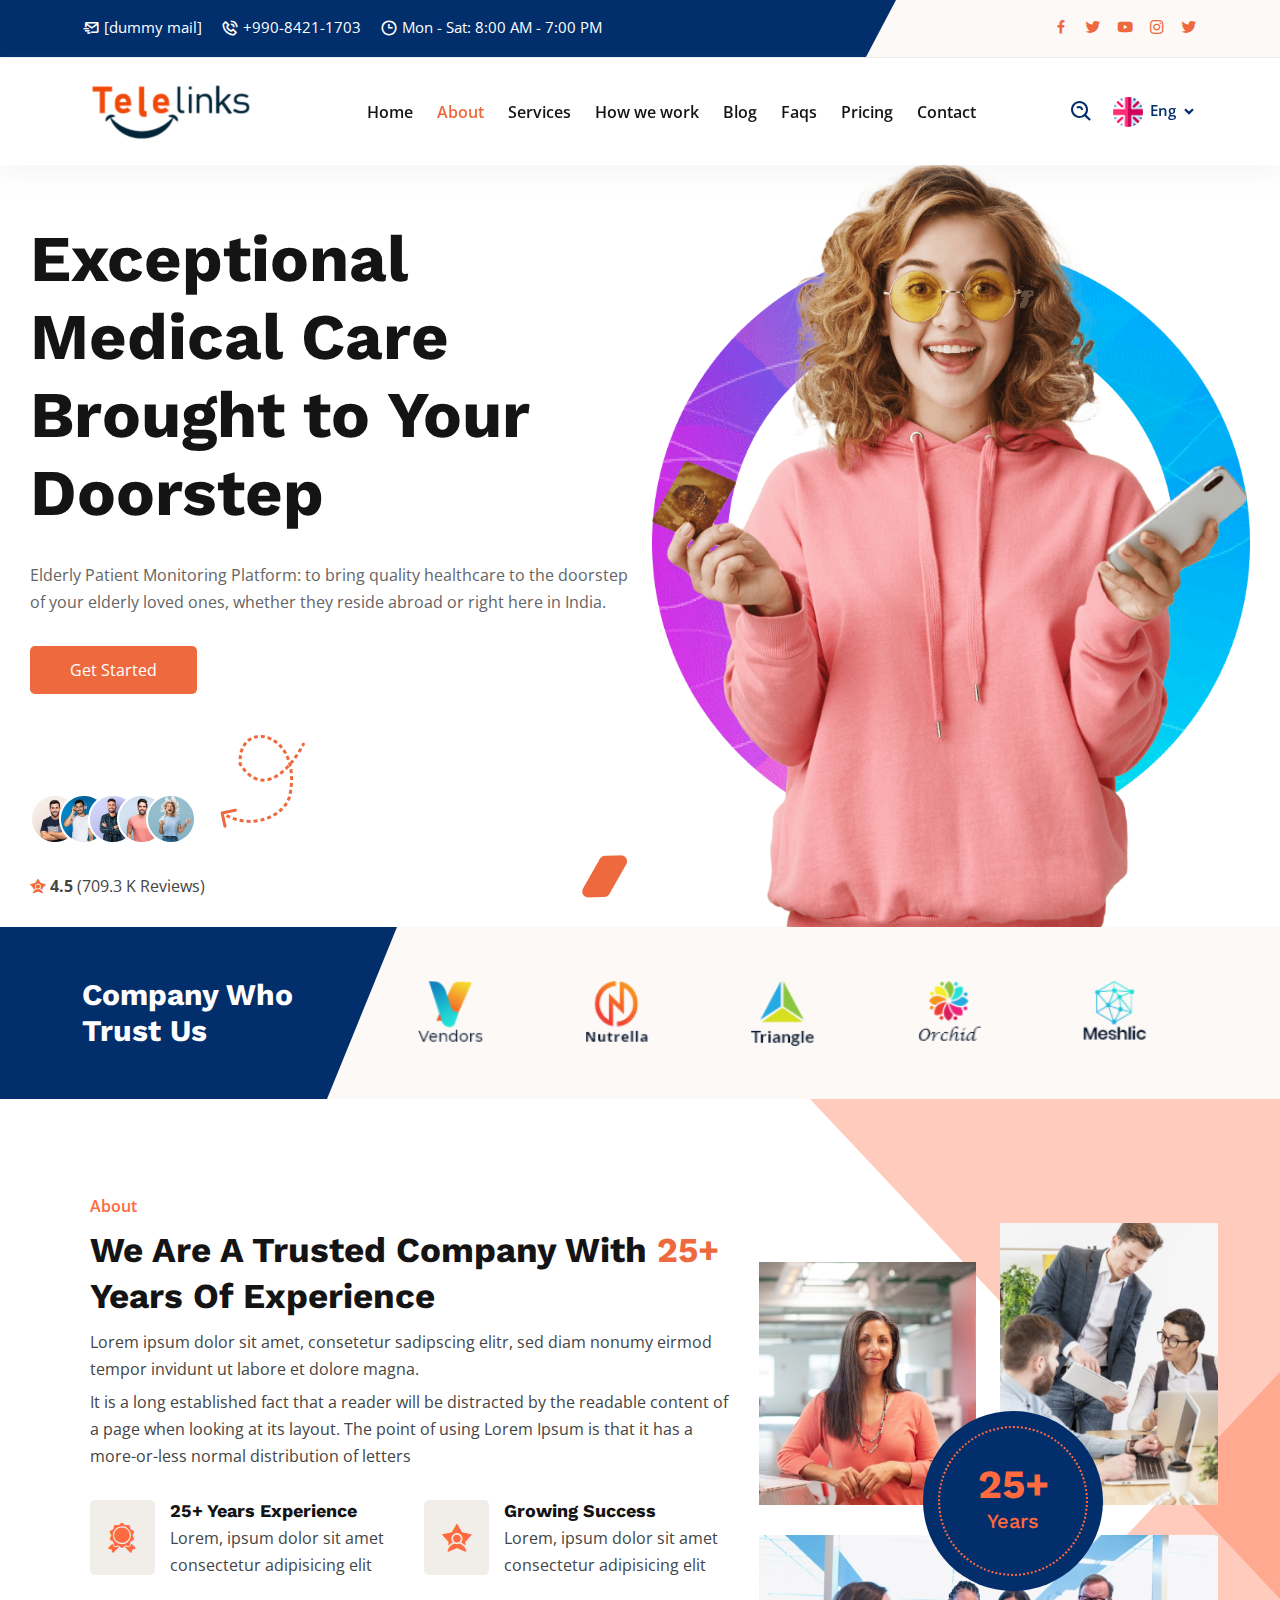
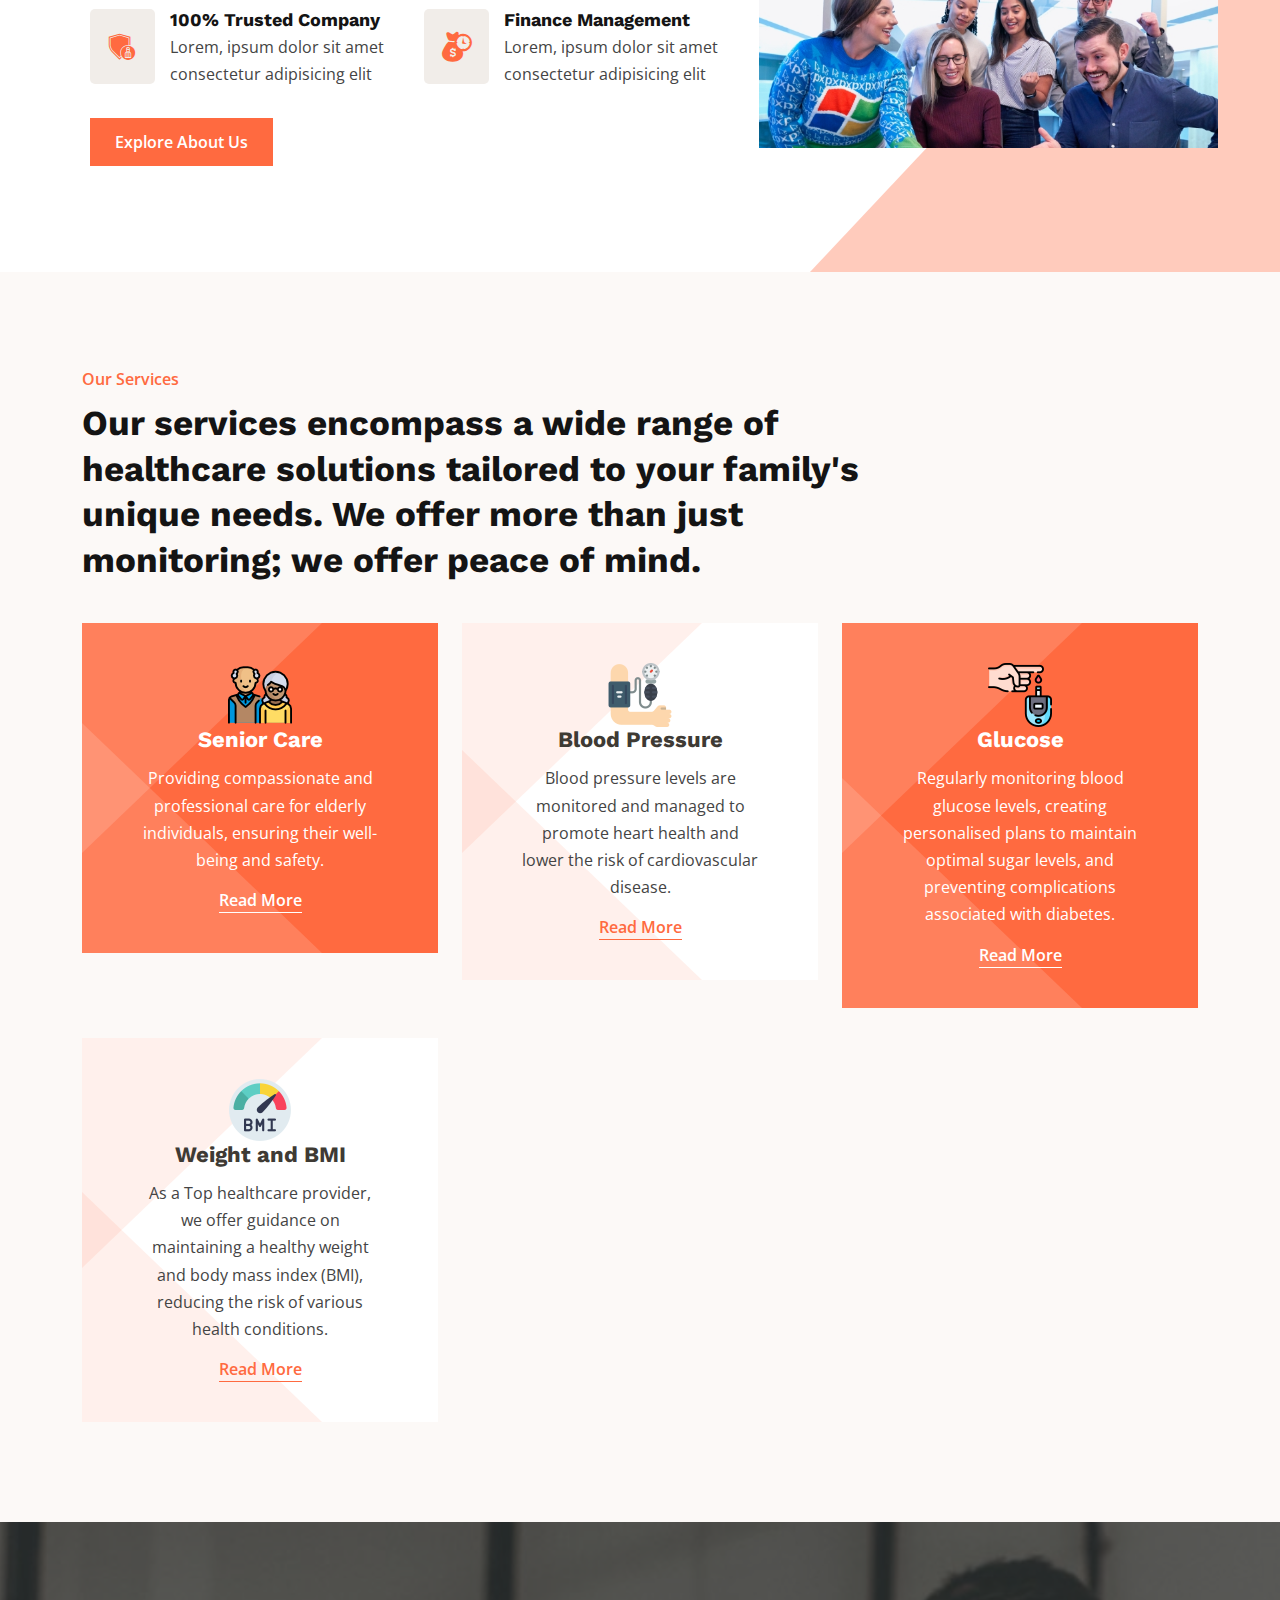
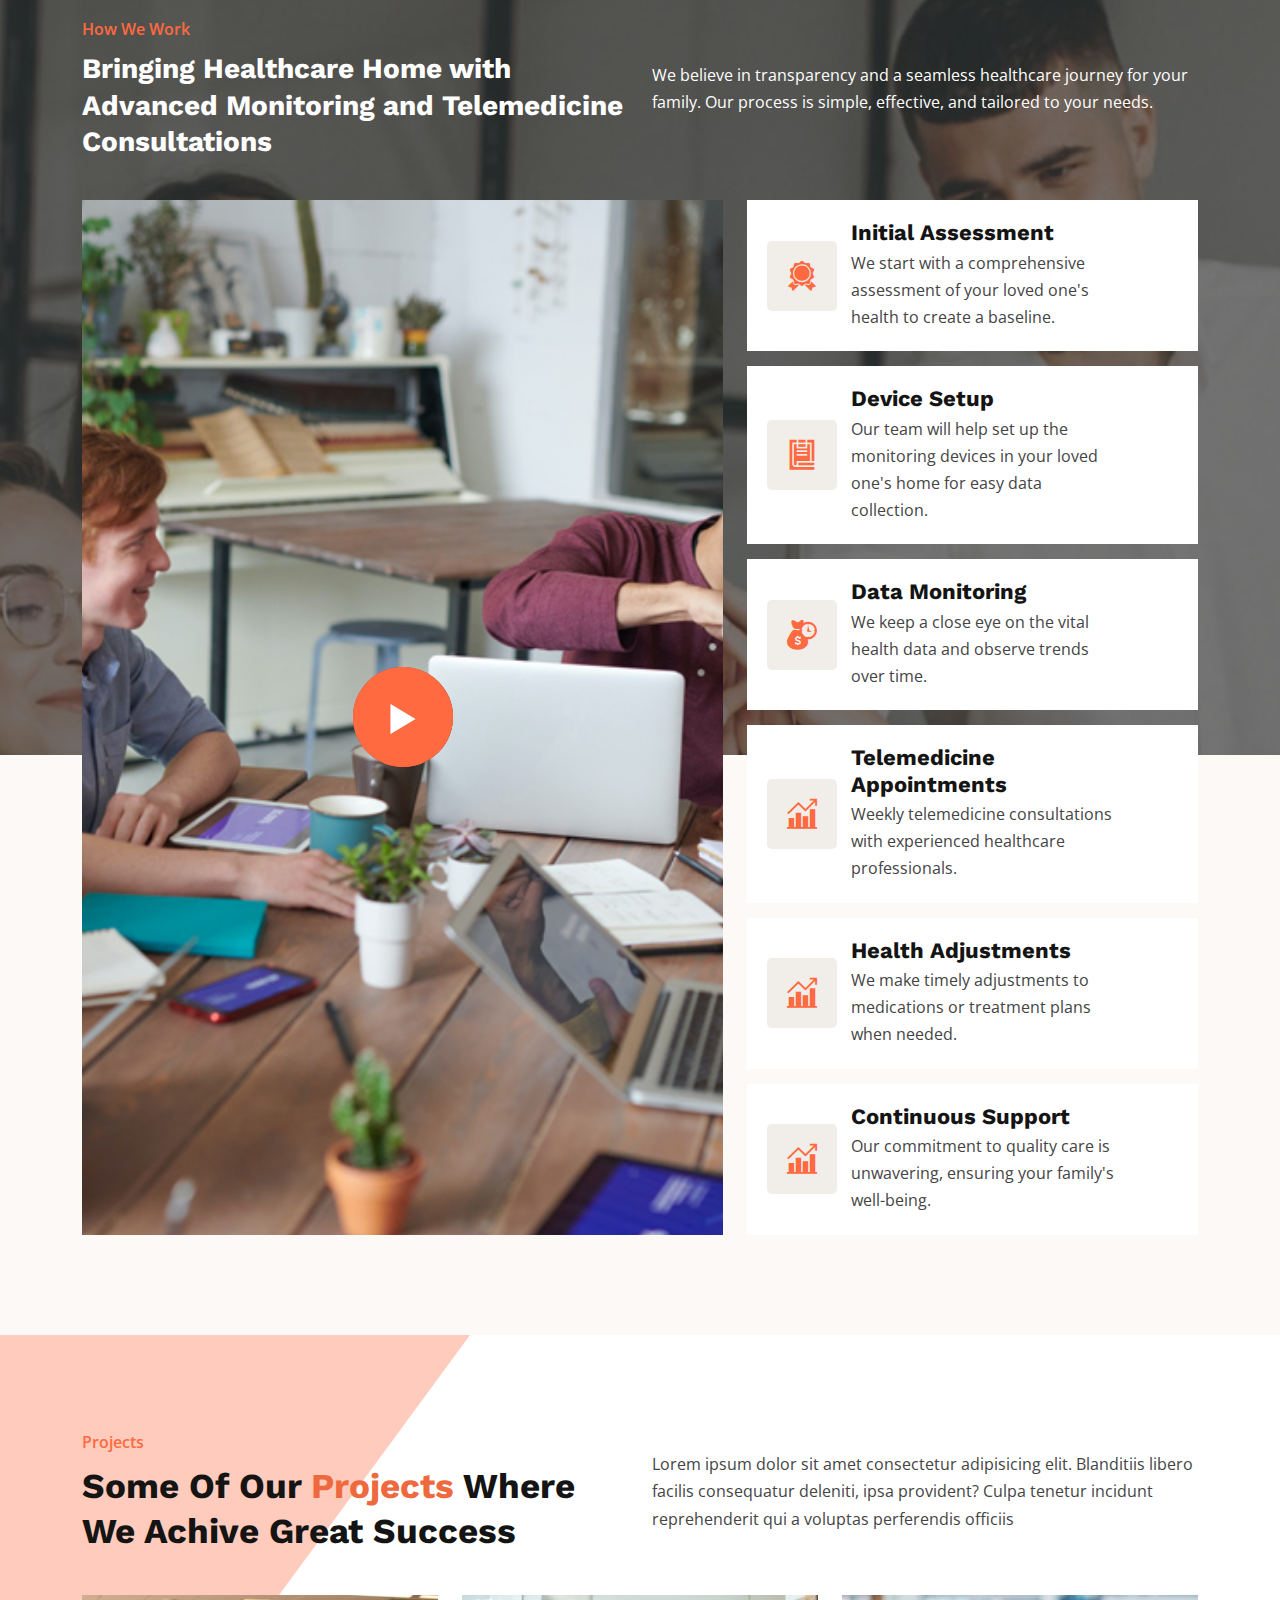
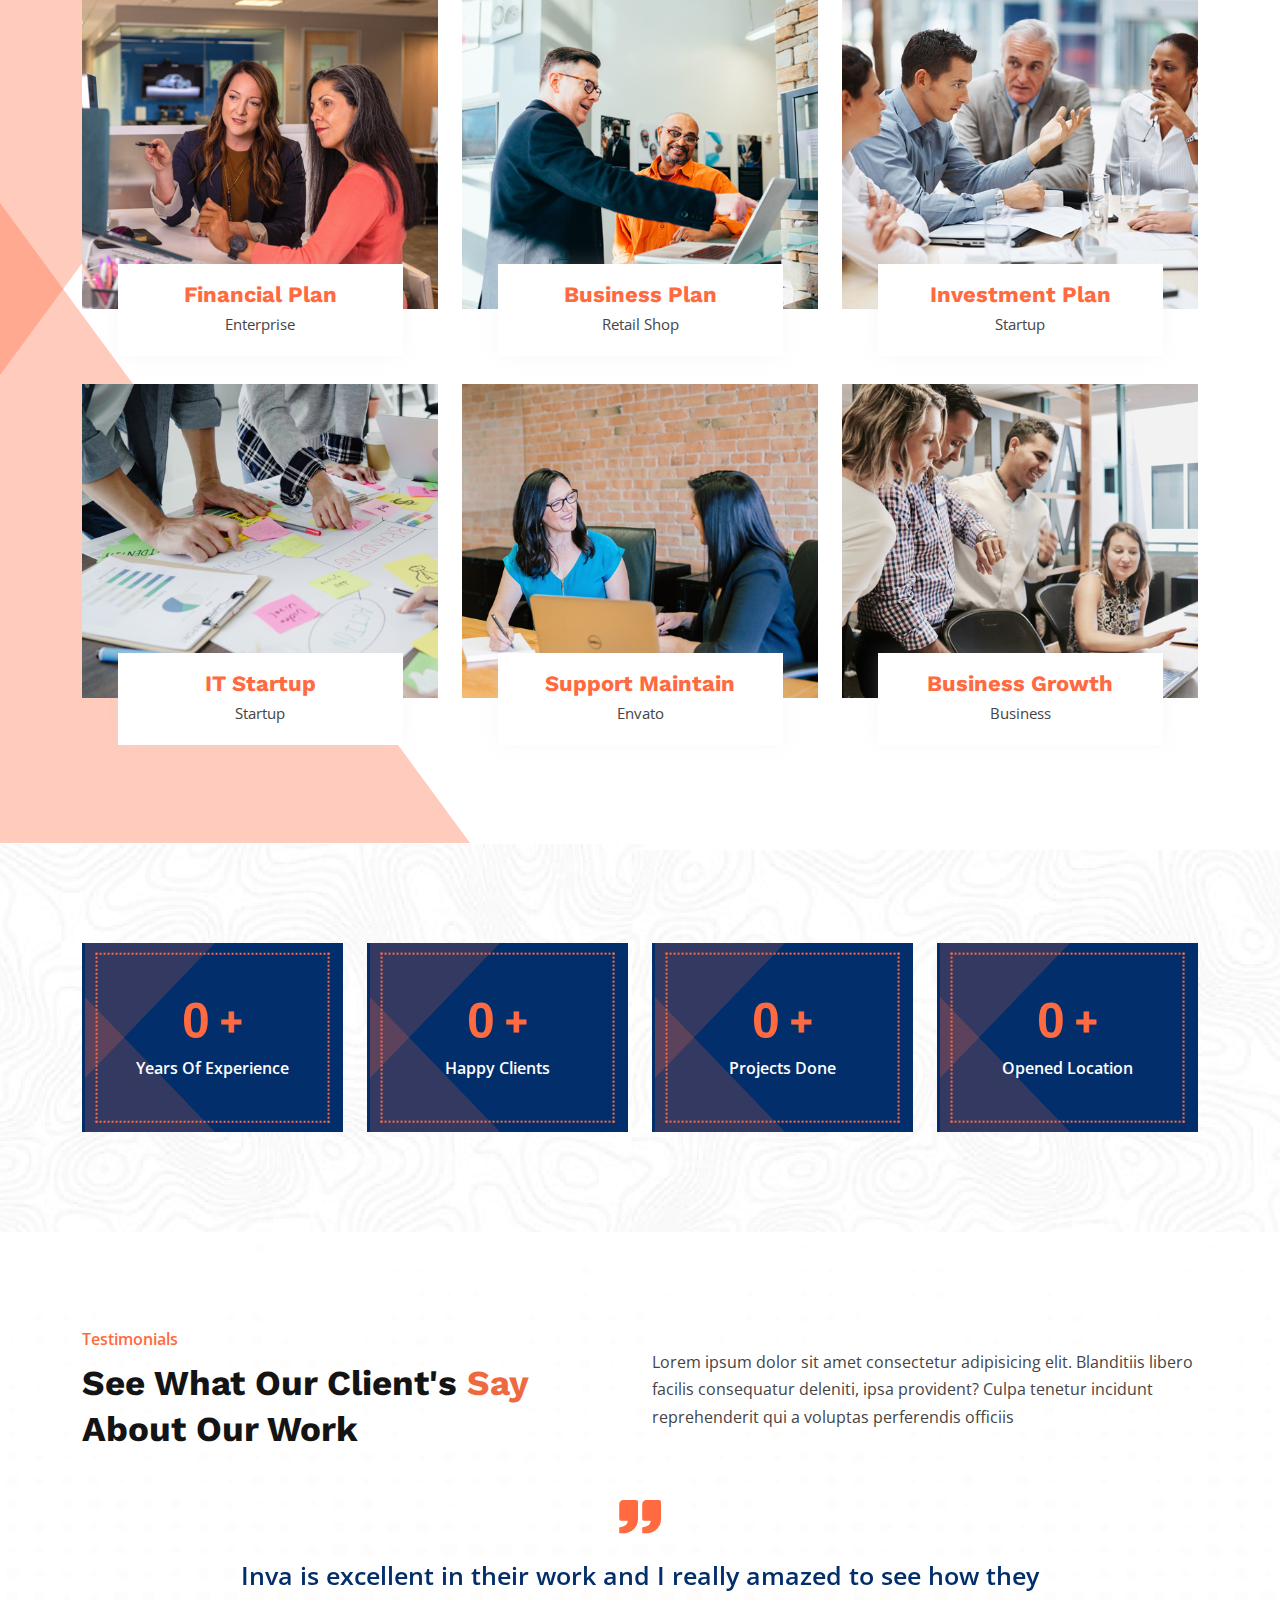
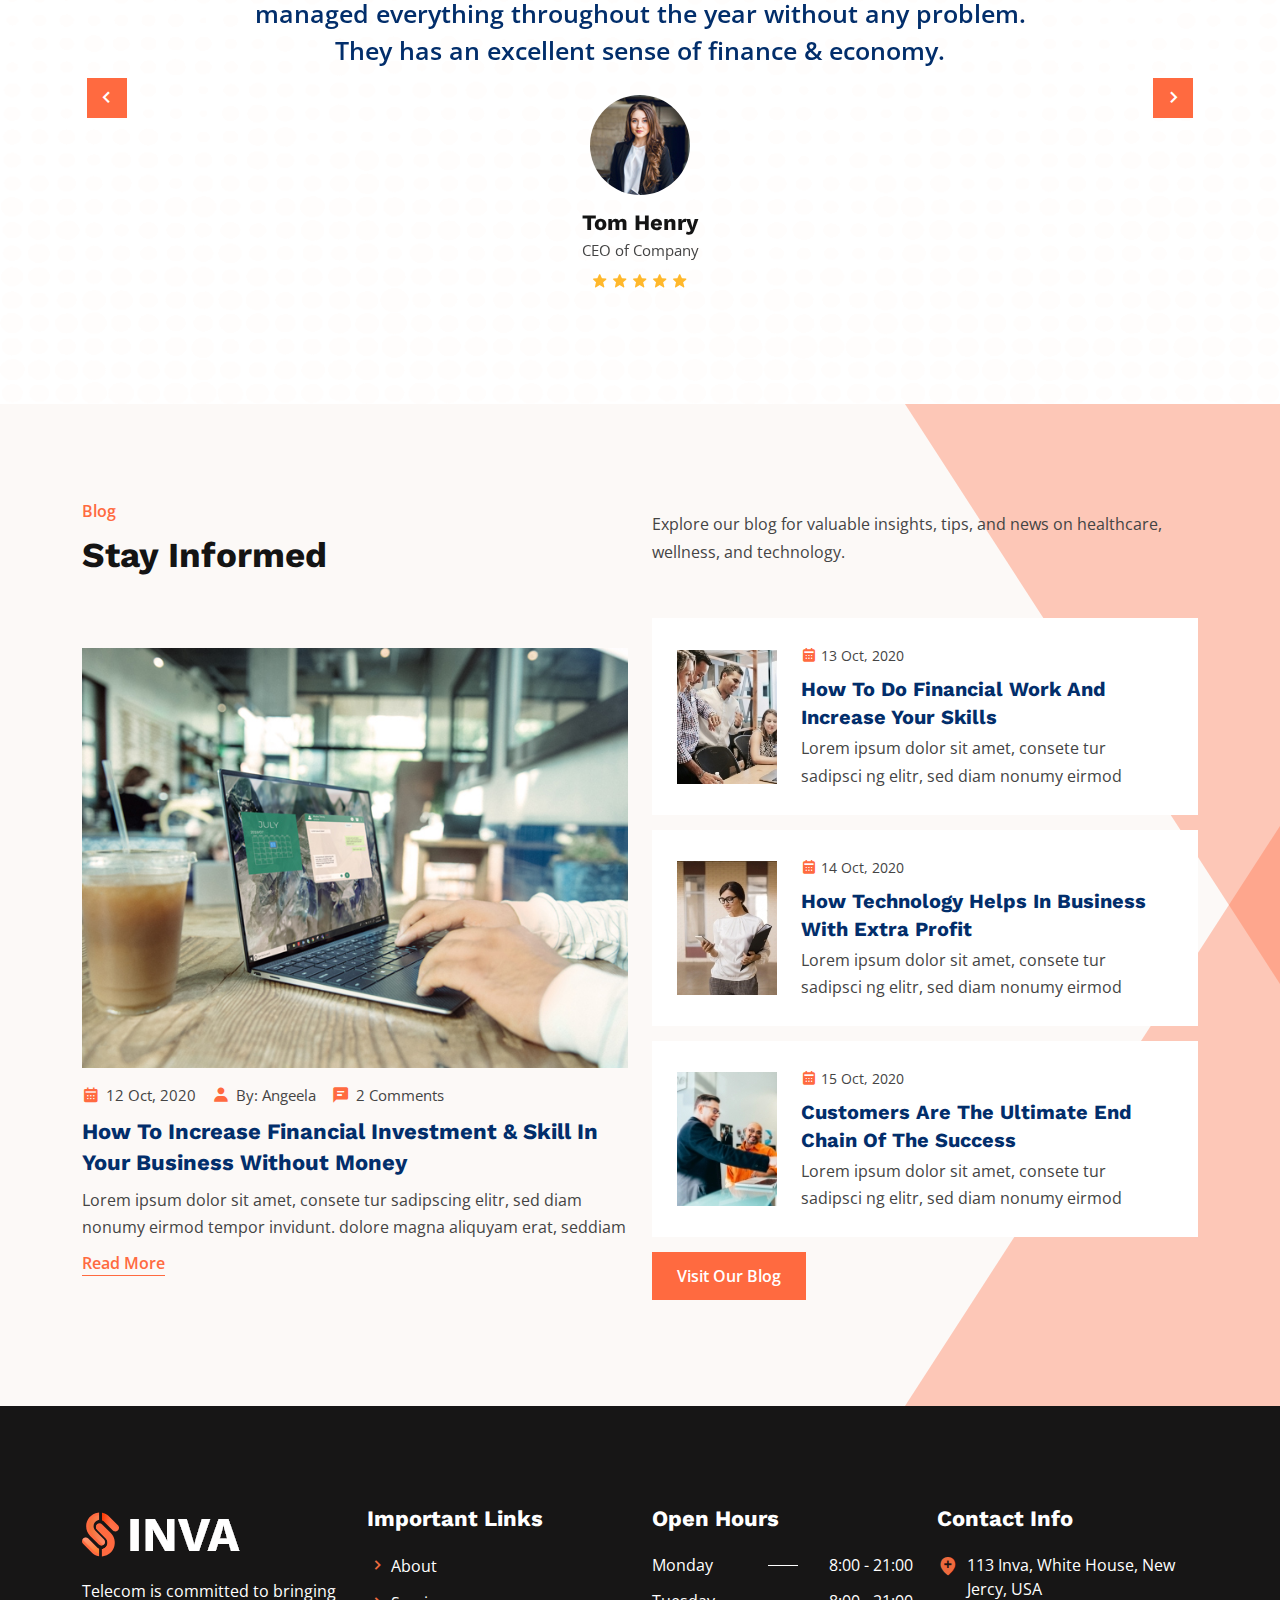
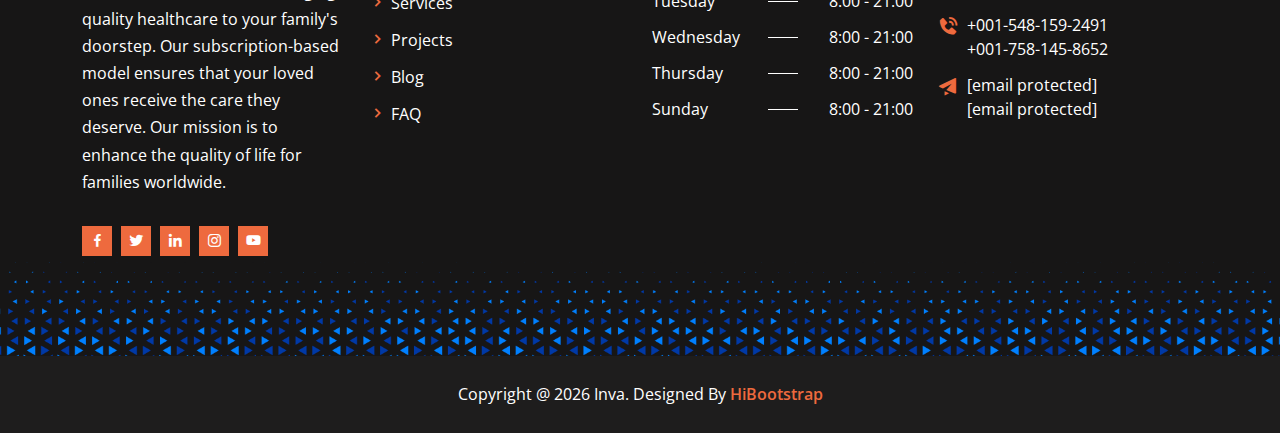
==== index.html @ 251c39c0 "first commit" ====
<!DOCTYPE html>
<html lang="zxx">
  <!-- Mirrored from templates.hibootstrap.com/inva/default/index.html by HTTrack Website Copier/3.x [XR&CO'2014], Thu, 12 Oct 2023 17:46:01 GMT -->
  <head>
    <meta charset="UTF-8" />
    <meta name="viewport" content="width=device-width, initial-scale=1.0" />

    <link rel="stylesheet" href="assets/css/bootstrap.min.css" />

    <link rel="stylesheet" href="assets/css/boxicons.min.css" />

    <link rel="stylesheet" href="assets/css/meanmenu.css" />

    <link rel="stylesheet" href="assets/css/animate.min.css" />

    <link rel="stylesheet" href="assets/css/owl.carousel.min.css" />
    <link rel="stylesheet" href="assets/css/owl.theme.default.min.css" />

    <link rel="stylesheet" href="assets/fonts/flaticon.css" />

    <link rel="stylesheet" href="assets/css/modal-video.min.css" />

    <link rel="stylesheet" href="assets/css/odometer.min.css" />

    <link rel="stylesheet" href="assets/css/style.css" />

    <link rel="stylesheet" href="assets/css/responsive.css" />

    <link rel="stylesheet" href="assets/css/theme-dark.css" />
    <title>Inva - Finance & Investment HTML Template</title>
    <link rel="icon" type="image/png" href="assets/img/favicon.png" />
  </head>
  <body>
    <div class="loader">
      <div class="d-table">
        <div class="d-table-cell">
          <div class="pre-load">
            <div class="inner one"></div>
            <div class="inner two"></div>
            <div class="inner three"></div>
          </div>
        </div>
      </div>
    </div>

    <div class="header-area">
      <div class="container">
        <div class="row">
          <div class="col-sm-9 col-lg-8">
            <div class="left">
              <ul>
                <li>
                  <i class="bx bx-mail-send"></i>
                  <a
                    href="https://templates.hibootstrap.com/cdn-cgi/l/email-protection#99f1fcf5f5f6d9f0f7eff8b7faf6f4"
                    ><span
                      class="__cf_email__"
                      data-cfemail="0c64696060634c65627a6d226f6361"
                      >[dummy&#160;mail]</span
                    ></a
                  >
                </li>
                <li>
                  <i class="bx bx-phone-call"></i>
                  <a href="tel:+99084211703">+990-8421-1703</a>
                </li>
                <li>
                  <i class="bx bx-time"></i>
                  <span>Mon - Sat: 8:00 AM - 7:00 PM</span>
                </li>
              </ul>
            </div>
          </div>
          <div class="col-sm-3 col-lg-4">
            <div class="right">
              <ul>
                <li>
                  <a href="#" target="_blank">
                    <i class="bx bxl-facebook"></i>
                  </a>
                </li>
                <li>
                  <a href="#" target="_blank">
                    <i class="bx bxl-twitter"></i>
                  </a>
                </li>
                <li>
                  <a href="#" target="_blank">
                    <i class="bx bxl-youtube"></i>
                  </a>
                </li>
                <li>
                  <a href="#" target="_blank">
                    <i class="bx bxl-instagram"></i>
                  </a>
                </li>
                <li>
                  <a href="#" target="_blank">
                    <i class="bx bxl-twitter"></i>
                  </a>
                </li>
              </ul>
            </div>
          </div>
        </div>
      </div>
    </div>

    <div class="navbar-area sticky-top">
      <div class="mobile-nav">
        <a href="index.html" class="logo">
          <img src="assets/img/logo-two.png" alt="Logo" />
        </a>
      </div>

      <div class="main-nav">
        <div class="container">
          <nav class="navbar navbar-expand-md navbar-light">
            <a class="navbar-brand" href="index.html">
              <img src="assets/img/Main-logo/company_logo.png" class="logo-one" alt="Logo" />
              <!-- <img src="assets/img/logo-two.png" class="logo-two" alt="Logo" /> -->
            </a>
            <div
              class="collapse navbar-collapse mean-menu"
              id="navbarSupportedContent"
            >
            <ul class="navbar-nav">
                <li class="nav-item">
                  <a href="index.html" class="nav-link dropdown-toggle">Home</a>
                </li>
                <li class="nav-item">
                  <a href="#about_page" class="nav-link active">About</a>
                </li>
                <li class="nav-item">
                  <a href="#services" class="nav-link dropdown-toggle"
                    >Services</a>
                </li>
                <li class="nav-item">
                  <a href="#howWeWork" class="nav-link dropdown-toggle"
                    >How we work</a>
                </li>
                <li class="nav-item">
                  <a href="blog.html" class="nav-link dropdown-toggle">Blog</a>
                </li>
                <li class="nav-item">
                    <a href="faq.html" class="nav-link dropdown-toggle">Faqs </a>
                  </li>
                <li class="nav-item">
                  <a href="#" class="nav-link dropdown-toggle">Pricing</a>
                </li>
                <li class="nav-item">
                  <a href="contact.html" class="nav-link">Contact</a>
                </li>
              </ul>
            <div class="side-nav">
                <div class="nav-search">
                  <i id="search-btn" class="bx bx-search-alt"></i>
                  <div id="search-overlay" class="block">
                    <div class="centered">
                      <div id="search-box">
                        <i id="close-btn" class="bx bx-x"></i>
                        <form>
                          <input
                            type="text"
                            class="form-control"
                            placeholder="Search..."
                          />
                          <button type="submit" class="btn">Search</button>
                        </form>
                      </div>
                    </div>
                  </div>
                </div>
                <div class="dropdown nav-flag-dropdown">
                  <button
                    class="btn dropdown-toggle"
                    type="button"
                    id="dropdownMenuButton"
                    data-bs-toggle="dropdown"
                    aria-haspopup="true"
                    aria-expanded="false"
                  >
                    <img src="assets/img/flag1.jpg" alt="Flag" />
                    Eng
                    <i class="bx bx-chevron-down"></i>
                  </button>
                  <div
                    class="dropdown-menu"
                    aria-labelledby="dropdownMenuButton"
                  >
                    <a class="dropdown-item" href="#">
                      <img src="assets/img/flag2.jpg" alt="Flag" />
                      Ger
                    </a>
                    <a class="dropdown-item" href="#">
                      <img src="assets/img/flag3.jpg" alt="Flag" />
                      Isr
                    </a>
                    <a class="dropdown-item" href="#">
                      <img src="assets/img/flag4.jpg" alt="Flag" />
                      USA
                    </a>
                  </div>
                </div>
              </div>
            </div>
          </nav>
        </div>
      </div>
    </div>

    <div class="banner-area pt-100 bg-color-f5f5f5">
        <div class="container-fluid">
            <div class="row align-items-center">
                <div class="col-lg-6">
                    <div class="banner-content">
                        <h1 class="wow fadeInUp delay-0-2s" style="visibility: visible; animation-name: fadeInUp;">Exceptional Medical Care Brought to Your Doorstep</h1>
                        <p class="wow fadeInUp delay-0-6s  animated" style="visibility: visible; animation-name: fadeInUp;">Elderly Patient Monitoring Platform: to bring quality healthcare to the doorstep of your elderly loved ones, whether they reside abroad or right here in India. </p>

                        <div class="banner-btn wow fadeInUp delay-0-8s  animated" style="visibility: visible; animation-name: fadeInUp;">
                            <a href="#" class="default-btn">
                                Get Started
                            </a>
                        </div>

                        <ul class="wow fadeInUp delay-0-8s  animated" style="visibility: visible; animation-name: fadeInUp;">
                            <li>
                                <a href="index.html">
                                    <img src="assets/img/review/review-1.png" alt="Image">
                                </a>
                            </li>
                            <li>
                                <a href="index.html">
                                    <img src="assets/img/review/review-2.png" alt="Image">
                                </a>
                            </li>
                            <li>
                                <a href="index.html">
                                    <img src="assets/img/review/review-3.png" alt="Image">
                                </a>
                            </li>
                            <li>
                                <a href="index.html">
                                    <img src="assets/img/review/review-4.png" alt="Image">
                                </a>
                            </li>
                            <li>
                                <a href="index.html">
                                    <img src="assets/img/review/review-5.png" alt="Image">
                                </a>
                            </li>
                        </ul>

                        <span><i class="flaticon-star"></i> <strong>4.5</strong> (709.3 K Reviews)</span>

                        <img src="assets/img/banner/shape-1.png" alt="Image" class="shape shape-1">
                        <img src="assets/img/banner/shape-2.png" class="shape shape-2" alt="Image">
                        <img src="assets/img/banner/shape-3.png" class="shape shape-3" alt="Image">
                    </div>
                </div>

                <div class="col-lg-6">
                    <div class="banner-img wow fadeInUp delay-0-6s  animated" style="visibility: visible; animation-name: fadeInUp;">
                        <img src="assets/img/banner/banner-img.png" alt="Image">
                        <div class="banner-img-shape">
                            <img src="assets/img/banner/banner-img-shape.png" alt="Image">
                        </div>
                    </div>
                </div>
            </div>
        </div>
    </div>

    <div class="logo-area">
      <div class="container">
        <div class="row align-items-center">
          <div class="col-lg-3">
            <div class="logo-text">
              <h3>Company Who Trust Us</h3>
            </div>
          </div>
          <div class="col-lg-9">
            <div class="logo-slider owl-theme owl-carousel">
              <div class="logo-item">
                <img src="assets/img/logo/logo1.png" alt="Logo" />
              </div>
              <div class="logo-item">
                <img src="assets/img/logo/logo2.png" alt="Logo" />
              </div>
              <div class="logo-item">
                <img src="assets/img/logo/logo3.png" alt="Logo" />
              </div>
              <div class="logo-item">
                <img src="assets/img/logo/logo4.png" alt="Logo" />
              </div>
              <div class="logo-item">
                <img src="assets/img/logo/logo5.png" alt="Logo" />
              </div>
              <div class="logo-item">
                <img src="assets/img/logo/logo1.png" alt="Logo" />
              </div>
            </div>
          </div>
        </div>
      </div>
    </div>

    <section class="about-area section-overlay pt-100 pb-70" id="about_page">
      <div class="container-fluid">
        <div class="row align-items-center">
          <div class="col-lg-7">
            <div class="about-content">
              <div class="section-title">
                <span class="sub-title">About</span>
                <h2>
                  We Are A Trusted Company With <span>25+</span> Years Of
                  Experience
                </h2>
                <p>
                  Lorem ipsum dolor sit amet, consetetur sadipscing elitr, sed
                  diam nonumy eirmod tempor invidunt ut labore et dolore magna.
                </p>
              </div>
              <p class="about-p">
                It is a long established fact that a reader will be distracted
                by the readable content of a page when looking at its layout.
                The point of using Lorem Ipsum is that it has a more-or-less
                normal distribution of letters
              </p>
              <div class="row">
                <div class="col-sm-6 col-lg-6">
                  <ul>
                    <li>
                      <i class="flaticon-medal-of-award"></i>
                    </li>
                    <li>
                      <h3>25+ Years Experience</h3>
                      <p>
                        Lorem, ipsum dolor sit amet consectetur adipisicing elit
                      </p>
                    </li>
                  </ul>
                </div>
                <div class="col-sm-6 col-lg-6">
                  <ul>
                    <li>
                      <i class="flaticon-star"></i>
                    </li>
                    <li>
                      <h3>Growing Success</h3>
                      <p>
                        Lorem, ipsum dolor sit amet consectetur adipisicing elit
                      </p>
                    </li>
                  </ul>
                </div>
                <div class="col-sm-6 col-lg-6">
                  <ul>
                    <li>
                      <i class="flaticon-insurance"></i>
                    </li>
                    <li>
                      <h3>100% Trusted Company</h3>
                      <p>
                        Lorem, ipsum dolor sit amet consectetur adipisicing elit
                      </p>
                    </li>
                  </ul>
                </div>
                <div class="col-sm-6 col-lg-6">
                  <ul>
                    <li>
                      <i class="flaticon-dollars-money-bag-with-a-clock"></i>
                    </li>
                    <li>
                      <h3>Finance Management</h3>
                      <p>
                        Lorem, ipsum dolor sit amet consectetur adipisicing elit
                      </p>
                    </li>
                  </ul>
                </div>
              </div>
              <a class="common-btn" href="#">
                Explore About Us
                <span></span>
              </a>
            </div>
          </div>
          <div class="col-lg-5">
            <div class="about-img">
              <div class="row align-items-end">
                <div class="col-sm-6 col-lg-6">
                  <img src="assets/img/about/about1.jpg" alt="About" />
                </div>
                <div class="col-sm-6 col-lg-6">
                  <img src="assets/img/about/about2.jpg" alt="About" />
                </div>
                <div class="col-lg-12">
                  <img src="assets/img/about/about3.jpg" alt="About" />
                </div>
              </div>
              <div class="years">
                <h3>
                  25+ <br />
                  <span>Years</span>
                </h3>
              </div>
            </div>
          </div>
        </div>
      </div>
    </section>

    <section class="services-area pt-100 pb-70" id="services">
        <div class="container">
          <div class="section-title">
            <div class="row align-items-center">
              <div class="col-lg-9">
                <span class="sub-title">Our Services</span>
                <h2>
                  Our services encompass a wide range of healthcare solutions tailored to your family's unique needs. We offer more than just monitoring; we offer peace of mind.
                </h2>
              </div>
              <div class="col-lg-6">
                </p>
              </div>
            </div>
          </div>
          <div class="row">
            <div class="col-sm-6 col-lg-4">
              <div class="services-item card-overlay active">
                <img src="./assets/img/icons/couple.png" alt="">
                <h3>
                  <a href="service-details.html">Senior Care</a>
                </h3>
                <p>Providing compassionate and professional care for elderly individuals, ensuring their well-being and safety. </p>
                <a class="services-btn" href="service-details.html">Read More</a>
              </div>
            </div>
            <div class="col-sm-6 col-lg-4">
              <div class="services-item card-overlay">
                <img src="./assets/img/icons/arm.png" alt="">
                <h3>
                  <a href="service-details.html">Blood Pressure </a>
                </h3>
                <p> Blood pressure levels are monitored and managed to promote heart health and lower the risk of cardiovascular disease.
  </p>
                <a class="services-btn" href="service-details.html">Read More</a>
              </div>
            </div>
            <div class="col-sm-6 col-lg-4">
              <div class="services-item card-overlay active">
                <img src="./assets/img/icons/sugar-blood-level.png" alt="">
                <h3>
                  <a href="service-details.html">Glucose
  </a>
                </h3>
                <p>Regularly monitoring blood glucose levels, creating personalised plans to maintain optimal sugar levels, and preventing complications associated with diabetes.
  </p>
                <a class="services-btn" href="service-details.html">Read More</a>
              </div>
            </div>
            <div class="col-sm-6 col-lg-4">
              <div class="services-item card-overlay">
                <img src="./assets/img/icons/bmi.png" alt="">
                <h3>
                  <a href="service-details.html">Weight and BMI</a>
                </h3>
                <p>As a Top healthcare provider, we offer guidance on maintaining a healthy weight and body mass index (BMI), reducing the risk of various health conditions.
  </p>
                <a class="services-btn" href="service-details.html">Read More</a>
              </div>
            </div>
          </div>
        </div>
      </section>

      <section class="work-area ptb-100" id="howWeWork">
        <div class="container">
          <div class="section-title">
            <div class="row align-items-center">
              <div class="col-lg-6">
                <span class="sub-title">How We Work</span>
                <h5 class="weWork-title">Bringing Healthcare Home with Advanced Monitoring and Telemedicine Consultations</h5>
              </div>
              <div class="col-lg-6">
                <p>We believe in transparency and a seamless healthcare journey for your family. Our process is simple, effective, and tailored to your needs.
  
  </p>
              </div>
            </div>
          </div>
          <div class="row">
            <div class="col-lg-7">
              <div class="work-video">
                <img src="assets/img/work1.jpg" alt="Work">
                <div class="video-wrap">
                  <button class="js-modal-btn" data-video-id="80YJ4wNkGXU">
                    <i class="bx bx-play"></i>
                  </button>
                </div>
              </div>
            </div>
            <div class="col-lg-5">
              <div class="work-item">
                <ul class="align-items-center">
                  <li>
                    <i class="flaticon-medal-of-award"></i>
                  </li>
                  <li>
                    <h3>Initial Assessment</h3>
                    <p>We start with a comprehensive assessment of your loved one's health to create a baseline.
  
  </p>
                  </li>
                </ul>
              </div>
              <div class="work-item">
                <ul class="align-items-center">
                  <li>
                    <i class="flaticon-evaluate"></i>
                  </li>
                  <li>
                    <h3>Device Setup</h3>
                    <p> Our team will help set up the monitoring devices in your loved one's home for easy data collection.</p>
                  </li>
                </ul>
              </div>
              <div class="work-item">
                <ul class="align-items-center">
                  <li>
                    <i class="flaticon-dollars-money-bag-with-a-clock"></i>
                  </li>
                  <li>
                    <h3>Data Monitoring</h3>
                    <p>We keep a close eye on the vital health data and observe trends over time.
  
  </p>
                  </li>
                </ul>
              </div>
  <div class="work-item">
                <ul class="align-items-center">
                  <li>
                    <i class="flaticon-trend"></i>
                  </li>
                  <li>
                    <h3>Telemedicine Appointments</h3>
                    <p>Weekly telemedicine consultations with experienced healthcare professionals.
  
  </p>
                  </li>
                </ul>
              </div>
              
              <div class="work-item">
                <ul class="align-items-center">
                  <li>
                    <i class="flaticon-trend"></i>
                  </li>
                  <li>
                    <h3>Health Adjustments</h3>
                    <p>We make timely adjustments to medications or treatment plans when needed.
  
  </p>
                  </li>
                </ul>
              </div><div class="work-item">
                <ul class="align-items-center">
                  <li>
                    <i class="flaticon-trend"></i>
                  </li>
                  <li>
                    <h3>Continuous Support</h3>
                    <p>Our commitment to quality care is unwavering, ensuring your family's well-being.
  
  </p>
                  </li>
                </ul>
              </div>
            </div>
          </div>
        </div>
      </section>

   <section class="projects-area section-overlay pt-100 pb-70">
      <div class="container">
        <div class="section-title">
          <div class="row align-items-center">
            <div class="col-lg-6">
              <span class="sub-title">Projects</span>
              <h2>
                Some Of Our <span>Projects</span> Where We Achive Great Success
              </h2>
            </div>
            <div class="col-lg-6">
              <p>
                Lorem ipsum dolor sit amet consectetur adipisicing elit.
                Blanditiis libero facilis consequatur deleniti, ipsa provident?
                Culpa tenetur incidunt reprehenderit qui a voluptas perferendis
                officiis
              </p>
            </div>
          </div>
        </div>
        <div class="row">
          <div class="col-sm-6 col-lg-4">
            <div class="projects-item card-overlay">
              <img src="assets/img/projects/projects1.jpg" alt="Projects" />
              <div class="inner">
                <h3>
                  <a href="project-details.html">Financial Plan</a>
                </h3>
                <span>Enterprise</span>
              </div>
            </div>
          </div>
          <div class="col-sm-6 col-lg-4">
            <div class="projects-item card-overlay">
              <img src="assets/img/projects/projects2.jpg" alt="Projects" />
              <div class="inner">
                <h3>
                  <a href="project-details.html">Business Plan</a>
                </h3>
                <span>Retail Shop</span>
              </div>
            </div>
          </div>
          <div class="col-sm-6 col-lg-4">
            <div class="projects-item card-overlay">
              <img src="assets/img/projects/projects3.jpg" alt="Projects" />
              <div class="inner">
                <h3>
                  <a href="project-details.html">Investment Plan</a>
                </h3>
                <span>Startup</span>
              </div>
            </div>
          </div>
          <div class="col-sm-6 col-lg-4">
            <div class="projects-item card-overlay">
              <img src="assets/img/projects/projects4.jpg" alt="Projects" />
              <div class="inner">
                <h3>
                  <a href="project-details.html">IT Startup</a>
                </h3>
                <span>Startup</span>
              </div>
            </div>
          </div>
          <div class="col-sm-6 col-lg-4">
            <div class="projects-item card-overlay">
              <img src="assets/img/projects/projects5.jpg" alt="Projects" />
              <div class="inner">
                <h3>
                  <a href="project-details.html">Support Maintain</a>
                </h3>
                <span>Envato</span>
              </div>
            </div>
          </div>
          <div class="col-sm-6 col-lg-4">
            <div class="projects-item card-overlay">
              <img src="assets/img/projects/projects6.jpg" alt="Projects" />
              <div class="inner">
                <h3>
                  <a href="project-details.html">Business Growth</a>
                </h3>
                <span>Business</span>
              </div>
            </div>
          </div>
        </div>
      </div>
    </section>

    <div class="counter-area pt-100 pb-70">
      <div class="container">
        <div class="row">
          <div class="col-sm-6 col-lg-3 card-overlay">
            <div class="counter-item">
              <h3>
                <span class="odometer" data-count="25">00</span>
                <span class="target">+</span>
              </h3>
              <p>Years Of Experience</p>
            </div>
          </div>
          <div class="col-sm-6 col-lg-3 card-overlay">
            <div class="counter-item">
              <h3>
                <span class="odometer" data-count="150">00</span>
                <span class="target">+</span>
              </h3>
              <p>Happy Clients</p>
            </div>
          </div>
          <div class="col-sm-6 col-lg-3 card-overlay">
            <div class="counter-item">
              <h3>
                <span class="odometer" data-count="300">00</span>
                <span class="target">+</span>
              </h3>
              <p>Projects Done</p>
            </div>
          </div>
          <div class="col-sm-6 col-lg-3 card-overlay">
            <div class="counter-item">
              <h3>
                <span class="odometer" data-count="30">00</span>
                <span class="target">+</span>
              </h3>
              <p>Opened Location</p>
            </div>
          </div>
        </div>
      </div>
    </div>

    <!--<section class="team-area ptb-100">
      <div class="container">
        <div class="section-title">
          <div class="row align-items-center">
            <div class="col-lg-6">
              <span class="sub-title">Team Members</span>
              <h2>
                Meet Our Awesome <span>Team</span> To Whom We Are Dependent
              </h2>
            </div>
            <div class="col-lg-6">
              <p>
                Lorem ipsum dolor sit amet consectetur adipisicing elit.
                Blanditiis libero facilis consequatur deleniti, ipsa provident?
                Culpa tenetur incidunt reprehenderit qui a voluptas perferendis
                officiis
              </p>
            </div>
          </div>
        </div>
        <div class="row">
          <div class="col-sm-6 col-lg-4">
            <div class="team-item">
              <div class="top card-overlay">
                <img src="assets/img/team/team1.jpg" alt="Team" />
              </div>
              <div class="bottom">
                <ul>
                  <li>
                    <a href="#" target="_blank">
                      <i class="bx bxl-facebook"></i>
                    </a>
                  </li>
                  <li>
                    <a href="#" target="_blank">
                      <i class="bx bxl-linkedin"></i>
                    </a>
                  </li>
                  <li>
                    <a href="#" target="_blank">
                      <i class="bx bxl-twitter"></i>
                    </a>
                  </li>
                </ul>
                <h3>
                  <a href="team-details.html">David Seek</a>
                </h3>
                <span>Cheif Executive</span>
              </div>
            </div>
          </div>
          <div class="col-sm-6 col-lg-4">
            <div class="team-item">
              <div class="top card-overlay">
                <img src="assets/img/team/team2.jpg" alt="Team" />
              </div>
              <div class="bottom">
                <ul>
                  <li>
                    <a href="#" target="_blank">
                      <i class="bx bxl-facebook"></i>
                    </a>
                  </li>
                  <li>
                    <a href="#" target="_blank">
                      <i class="bx bxl-linkedin"></i>
                    </a>
                  </li>
                  <li>
                    <a href="#" target="_blank">
                      <i class="bx bxl-twitter"></i>
                    </a>
                  </li>
                </ul>
                <h3>
                  <a href="team-details.html">Angela Carter</a>
                </h3>
                <span>Cheif Marketing Researcher</span>
              </div>
            </div>
          </div>
          <div class="col-sm-6 offset-sm-3 offset-lg-0 col-lg-4">
            <div class="team-item">
              <div class="top card-overlay">
                <img src="assets/img/team/team3.jpg" alt="Team" />
              </div>
              <div class="bottom">
                <ul>
                  <li>
                    <a href="#" target="_blank">
                      <i class="bx bxl-facebook"></i>
                    </a>
                  </li>
                  <li>
                    <a href="#" target="_blank">
                      <i class="bx bxl-linkedin"></i>
                    </a>
                  </li>
                  <li>
                    <a href="#" target="_blank">
                      <i class="bx bxl-twitter"></i>
                    </a>
                  </li>
                </ul>
                <h3>
                  <a href="team-details.html">Moris James</a>
                </h3>
                <span>Cheif Finance Consultant</span>
              </div>
            </div>
          </div>
        </div>
        <div class="text-center">
          <a class="common-btn" href="team.html">
            All Members
            <span></span>
          </a>
        </div>
      </div>
    </section>-->

    <section class="testimonials-area ptb-100">
      <div class="container">
        <div class="section-title">
          <div class="row align-items-center">
            <div class="col-lg-6">
              <span class="sub-title">Testimonials</span>
              <h2>See What Our Client's <span>Say</span> About Our Work</h2>
            </div>
            <div class="col-lg-6">
              <p>
                Lorem ipsum dolor sit amet consectetur adipisicing elit.
                Blanditiis libero facilis consequatur deleniti, ipsa provident?
                Culpa tenetur incidunt reprehenderit qui a voluptas perferendis
                officiis
              </p>
            </div>
          </div>
        </div>
        <div class="testimonials-slider owl-theme owl-carousel">
          <div class="testimonials-item">
            <i class="bx bxs-quote-right icon"></i>
            <p>
              Inva is excellent in their work and I really amazed to see how
              they managed everything throughout the year without any problem.
              They has an excellent sense of finance & economy.
            </p>
            <img src="assets/img/testimonials1.jpg" alt="Testimonials" />
            <h3>Tom Henry</h3>
            <span>CEO of Company</span>
            <ul>
              <li>
                <i class="bx bxs-star checked"></i>
              </li>
              <li>
                <i class="bx bxs-star checked"></i>
              </li>
              <li>
                <i class="bx bxs-star checked"></i>
              </li>
              <li>
                <i class="bx bxs-star checked"></i>
              </li>
              <li>
                <i class="bx bxs-star checked"></i>
              </li>
            </ul>
          </div>
          <div class="testimonials-item">
            <i class="bx bxs-quote-right icon"></i>
            <p>
              It is a long established fact that a reader will be distracted by
              the readable content of a page when looking at its layout. The
              point of using Lorem Ipsum is that it has a more-or-less.
            </p>
            <img src="assets/img/testimonials2.jpg" alt="Testimonials" />
            <h3>Jac Jacson</h3>
            <span>Director</span>
            <ul>
              <li>
                <i class="bx bxs-star checked"></i>
              </li>
              <li>
                <i class="bx bxs-star checked"></i>
              </li>
              <li>
                <i class="bx bxs-star checked"></i>
              </li>
              <li>
                <i class="bx bxs-star checked"></i>
              </li>
              <li>
                <i class="bx bxs-star"></i>
              </li>
            </ul>
          </div>
          <div class="testimonials-item">
            <i class="bx bxs-quote-right icon"></i>
            <p>
              There are many variations of passages of Lorem Ipsum available,
              but the majority have suffered alteration in some form, by
              injected humour, or randomised words.
            </p>
            <img src="assets/img/testimonials3.jpg" alt="Testimonials" />
            <h3>Micheal Shon</h3>
            <span>Manager</span>
            <ul>
              <li>
                <i class="bx bxs-star checked"></i>
              </li>
              <li>
                <i class="bx bxs-star checked"></i>
              </li>
              <li>
                <i class="bx bxs-star checked"></i>
              </li>
              <li>
                <i class="bx bxs-star checked"></i>
              </li>
              <li>
                <i class="bx bxs-star"></i>
              </li>
            </ul>
          </div>
        </div>
      </div>
    </section>

    <section class="blog-area section-overlay pt-100 pb-70">
      <div class="container">
        <div class="section-title">
          <div class="row align-items-center">
            <div class="col-lg-6">
              <span class="sub-title">Blog</span>
              <h2>
                Stay Informed

              </h2>
            </div>
            <div class="col-lg-6">
              <p>
                Explore our blog for valuable insights, tips, and news on healthcare, wellness, and technology.

              </p>
            </div>
          </div>
        </div>
        <div class="row align-items-center">
          <div class="col-lg-6">
            <div class="blog-item">
              <a href="blog-details.html">
                <img src="assets/img/blog/blog1.jpg" alt="Blog" />
              </a>
              <ul>
                <li>
                  <i class="bx bxs-calendar"></i>
                  <span>12 Oct, 2020</span>
                </li>
                <li>
                  <i class="bx bxs-user"></i>
                  <span>By:</span>
                  <a href="#">Angeela</a>
                </li>
                <li>
                  <i class="bx bxs-comment-detail"></i>
                  <a href="#">2 Comments</a>
                </li>
              </ul>
              <h3>
                <a href="blog-details.html"
                  >How To Increase Financial Investment & Skill In Your Business
                  Without Money</a
                >
              </h3>
              <p>
                Lorem ipsum dolor sit amet, consete tur sadipscing elitr, sed
                diam nonumy eirmod tempor invidunt. dolore magna aliquyam erat,
                seddiam
              </p>
              <a class="blog-btn" href="#">Read More</a>
            </div>
          </div>
          <div class="col-lg-6">
            <div class="blog-side-item">
              <ul class="align-items-center">
                <li>
                  <a href="blog-details.html">
                    <img src="assets/img/blog/blog-side1.jpg" alt="Blog" />
                  </a>
                </li>
                <li>
                  <i class="bx bxs-calendar"></i>
                  <span>13 Oct, 2020</span>
                  <h4>
                    <a href="blog-details.html"
                      >How To Do Financial Work And Increase Your Skills</a
                    >
                  </h4>
                  <p>
                    Lorem ipsum dolor sit amet, consete tur sadipsci ng elitr,
                    sed diam nonumy eirmod
                  </p>
                </li>
              </ul>
            </div>
            <div class="blog-side-item">
              <ul class="align-items-center">
                <li>
                  <a href="blog-details.html">
                    <img src="assets/img/blog/blog-side2.jpg" alt="Blog" />
                  </a>
                </li>
                <li>
                  <i class="bx bxs-calendar"></i>
                  <span>14 Oct, 2020</span>
                  <h4>
                    <a href="blog-details.html"
                      >How Technology Helps In Business With Extra Profit</a
                    >
                  </h4>
                  <p>
                    Lorem ipsum dolor sit amet, consete tur sadipsci ng elitr,
                    sed diam nonumy eirmod
                  </p>
                </li>
              </ul>
            </div>
            <div class="blog-side-item">
              <ul class="align-items-center">
                <li>
                  <a href="blog-details.html">
                    <img src="assets/img/blog/blog-side3.jpg" alt="Blog" />
                  </a>
                </li>
                <li>
                  <i class="bx bxs-calendar"></i>
                  <span>15 Oct, 2020</span>
                  <h4>
                    <a href="blog-details.html"
                      >Customers Are The Ultimate End Chain Of The Success</a
                    >
                  </h4>
                  <p>
                    Lorem ipsum dolor sit amet, consete tur sadipsci ng elitr,
                    sed diam nonumy eirmod
                  </p>
                </li>
              </ul>
            </div>
            <div class="visit-blog">
              <a class="common-btn" href="blog.html">
                Visit Our Blog
                <span></span>
              </a>
            </div>
          </div>
        </div>
      </div>
    </section>

    <footer class="footer-area pt-100">
      <div class="container">
        <div class="row">
          <div class="col-sm-6 col-lg-3">
            <div class="footer-item">
              <div class="footer-logo">
                <a class="footer-inva" href="index.html">
                  <img src="assets/img/logo-two.png" alt="Logo" />
                </a>
                <p>
                    Telecom is committed to bringing quality healthcare to your family's doorstep. Our subscription-based model ensures that your loved ones receive the care they deserve. Our mission is to enhance the quality of life for families worldwide.

                </p>
                <ul>
                  <li>
                    <a href="#" target="_blank">
                      <i class="bx bxl-facebook"></i>
                    </a>
                  </li>
                  <li>
                    <a href="#" target="_blank">
                      <i class="bx bxl-twitter"></i>
                    </a>
                  </li>
                  <li>
                    <a href="#" target="_blank">
                      <i class="bx bxl-linkedin"></i>
                    </a>
                  </li>
                  <li>
                    <a href="#" target="_blank">
                      <i class="bx bxl-instagram"></i>
                    </a>
                  </li>
                  <li>
                    <a href="#" target="_blank">
                      <i class="bx bxl-youtube"></i>
                    </a>
                  </li>
                </ul>
              </div>
            </div>
          </div>
          <div class="col-sm-6 col-lg-3">
            <div class="footer-item">
              <div class="footer-link">
                <h3>Important Links</h3>
                <ul>
                  <li>
                    <i class="bx bx-chevron-right"></i>
                    <a href="about.html">About</a>
                  </li>
                  <li>
                    <i class="bx bx-chevron-right"></i>
                    <a href="services.html">Services</a>
                  </li>
                  <li>
                    <i class="bx bx-chevron-right"></i>
                    <a href="projects.html">Projects</a>
                  </li>
                  <li>
                    <i class="bx bx-chevron-right"></i>
                    <a href="blog.html">Blog</a>
                  </li>
                  <li>
                    <i class="bx bx-chevron-right"></i>
                    <a href="faq.html">FAQ</a>
                  </li>
                </ul>
              </div>
            </div>
          </div>
          <div class="col-sm-6 col-lg-3">
            <div class="footer-item">
              <div class="footer-hours">
                <h3>Open Hours</h3>
                <ul>
                  <li>Monday <span>8:00 - 21:00</span></li>
                  <li>Tuesday <span>8:00 - 21:00</span></li>
                  <li>Wednesday <span>8:00 - 21:00</span></li>
                  <li>Thursday <span>8:00 - 21:00</span></li>
                  <li>Sunday <span>8:00 - 21:00</span></li>
                </ul>
              </div>
            </div>
          </div>
          <div class="col-sm-6 col-lg-3">
            <div class="footer-item">
              <div class="footer-contact">
                <h3>Contact Info</h3>
                <ul>
                  <li>
                    <i class="bx bxs-location-plus"></i>
                    <span>113 Inva, White House, New Jercy, USA</span>
                  </li>
                  <li>
                    <i class="bx bxs-phone-call"></i>
                    <a href="tel:+0015481592491">+001-548-159-2491</a>
                    <a href="tel:+0017581458652">+001-758-145-8652</a>
                  </li>
                  <li>
                    <i class="bx bxs-paper-plane"></i>
                    <a
                      href="https://templates.hibootstrap.com/cdn-cgi/l/email-protection#97fff2fbfbf8d7fef9e1f6b9f4f8fa"
                      ><span
                        class="__cf_email__"
                        data-cfemail="731b161f1f1c331a1d05125d101c1e"
                        >[email&#160;protected]</span
                      ></a
                    >
                    <a
                      href="https://templates.hibootstrap.com/cdn-cgi/l/email-protection#7f161119103f1611091e511c1012"
                      ><span
                        class="__cf_email__"
                        data-cfemail="d0b9beb6bf90b9bea6b1feb3bfbd"
                        >[email&#160;protected]</span
                      ></a
                    >
                  </li>
                </ul>
              </div>
            </div>
          </div>
        </div>
      </div>
      <div class="copyright-area">
        <div class="container">
          <p>
            Copyright @
            <script
              data-cfasync="false"
              src="../../cdn-cgi/scripts/5c5dd728/cloudflare-static/email-decode.min.js"
            ></script>
            <script>
              document.write(new Date().getFullYear());
            </script>
            Inva. Designed By
            <a href="https://hibootstrap.com/" target="_blank">HiBootstrap</a>
          </p>
        </div>
      </div>
      <div class="footer-shape">
        <img src="assets/img/footer-bg.png" alt="Footer" />
      </div>
    </footer>

    <div class="go-top">
      <i class="bx bxs-up-arrow-alt"></i>
      <i class="bx bxs-up-arrow-alt"></i>
    </div>

    <script src="assets/js/jquery.min.js"></script>
    <script src="assets/js/bootstrap.bundle.min.js"></script>

    <script src="assets/js/form-validator.min.js"></script>

    <script src="assets/js/contact-form-script.js"></script>

    <script src="assets/js/jquery.ajaxchimp.min.js"></script>

    <script src="assets/js/jquery.meanmenu.js"></script>

    <script src="assets/js/wow.min.js"></script>

    <script src="assets/js/owl.carousel.min.js"></script>

    <script src="assets/js/jquery-modal-video.min.js"></script>

    <script src="assets/js/odometer.min.js"></script>
    <script src="assets/js/jquery.appear.min.js"></script>

    <script src="assets/js/smoothscroll.min.js"></script>

    <script src="assets/js/custom.js"></script>
  </body>


</html>
---- assets/css/meanmenu.css ----
@import "https://fonts.googleapis.com/css?family=Oswald:200,300,400,500,600,700";body{font-family:oswald,sans-serif;padding:0;margin:0;font-size:15px;background-color:#f1f1f1}a.meanmenu-reveal{display:none}.mean-container .mean-bar{float:left;width:100%;position:absolute;background:0 0;padding:20px 0 0;z-index:999;border-bottom:1px solid rgba(0,0,0,.03);height:55px}.mean-container a.meanmenu-reveal{width:35px;height:30px;padding:12px 15px 0 0;position:absolute;right:0;cursor:pointer;color:#fff;text-decoration:none;font-size:16px;text-indent:-9999em;line-height:22px;font-size:1px;display:block;font-weight:700}.mean-container a.meanmenu-reveal span{display:block;background:#fff;height:4px;margin-top:3px;border-radius:3px}.mean-container .mean-nav{float:left;width:100%;background:#fff;margin-top:55px}.mean-container .mean-nav ul{padding:0;margin:0;width:100%;border:none;list-style-type:none}.mean-container .mean-nav ul li{position:relative;float:left;width:100%}.mean-container .mean-nav ul li a{display:block;float:left;width:90%;padding:1em 5%;margin:0;text-align:left;color:#677294;border-top:1px solid #dbeefd;text-decoration:none}.mean-container .mean-nav ul li a.active{color:#000}.mean-container .mean-nav ul li li a{width:80%;padding:1em 10%;color:#677294;border-top:1px solid #dbeefd;opacity:1;filter:alpha(opacity=75);text-shadow:none!important;visibility:visible;text-transform:none;font-size:14px}.mean-container .mean-nav ul li.mean-last a{border-bottom:none;margin-bottom:0}.mean-container .mean-nav ul li li li a{width:70%;padding:1em 15%}.mean-container .mean-nav ul li li li li a{width:60%;padding:1em 20%}.mean-container .mean-nav ul li li li li li a{width:50%;padding:1em 25%}.mean-container .mean-nav ul li a:hover{background:#252525;background:rgba(255,255,255,.1)}.mean-container .mean-nav ul li a.mean-expand{margin-top:3px;width:100%;height:24px;padding:12px!important;text-align:right;position:absolute;right:0;top:0;z-index:2;font-weight:700;background:0 0;border:none!important}.mean-container .mean-push{float:left;width:100%;padding:0;margin:0;clear:both}.mean-nav .wrapper{width:100%;padding:0;margin:0}.mean-container .mean-bar,.mean-container .mean-bar *{-webkit-box-sizing:content-box;-moz-box-sizing:content-box;box-sizing:content-box}.mean-remove{display:none!important}.mobile-nav{display:none}.mobile-nav.mean-container .mean-nav ul li a.active{color:#ff2d55}.main-nav{background:#000;position:absolute;top:0;left:0;padding-top:15px;padding-bottom:15px;width:100%;z-index:999;height:auto}.mean-nav .dropdown-toggle::after{display:none}.navbar-light .navbar-brand,.navbar-light .navbar-brand:hover{color:#fff;font-weight:700;text-transform:uppercase}.main-nav nav ul{padding:0;margin:0;list-style-type:none}.main-nav nav .navbar-nav .nav-item{position:relative;padding:15px 0}.main-nav nav .navbar-nav .nav-item a{font-weight:500;font-size:16px;text-transform:uppercase;color:#fff;padding-left:0;padding-right:0;padding-top:0;padding-bottom:0;margin-left:15px;margin-right:15px}.main-nav nav .navbar-nav .nav-item a:hover,.main-nav nav .navbar-nav .nav-item a:focus,.main-nav nav .navbar-nav .nav-item a.active{color:#ff2d55}.main-nav nav .navbar-nav .nav-item:hover a{color:#ff2d55}.main-nav nav .navbar-nav .nav-item .dropdown-menu{-webkit-box-shadow:0 0 30px 0 rgba(0,0,0,.05);box-shadow:0 0 30px 0 rgba(0,0,0,.05);background:#0d1028;position:absolute;top:80px;left:0;width:250px;z-index:99;display:block;padding-top:20px;padding-left:5px;padding-right:5px;padding-bottom:20px;opacity:0;visibility:hidden;-webkit-transition:all .3s ease-in-out;transition:all .3s ease-in-out}.main-nav nav .navbar-nav .nav-item .dropdown-menu li{position:relative;padding:0}.main-nav nav .navbar-nav .nav-item .dropdown-menu li a{font-size:15px;font-weight:500;text-transform:capitalize;padding:9px 15px;margin:0;display:block;color:#fff}.main-nav nav .navbar-nav .nav-item .dropdown-menu li a:hover,.main-nav nav .navbar-nav .nav-item .dropdown-menu li a:focus,.main-nav nav .navbar-nav .nav-item .dropdown-menu li a.active{color:#ff2d55}.main-nav nav .navbar-nav .nav-item .dropdown-menu li .dropdown-menu{position:absolute;left:-100%;top:0;opacity:0!important;visibility:hidden!important}.main-nav nav .navbar-nav .nav-item .dropdown-menu li:hover .dropdown-menu{opacity:1!important;visibility:visible!important;top:-20px!important}.main-nav nav .navbar-nav .nav-item .dropdown-menu li .dropdown-menu li .dropdown-menu{position:absolute;left:-100%;top:0;opacity:0!important;visibility:hidden!important}.main-nav nav .navbar-nav .nav-item .dropdown-menu li:hover .dropdown-menu li:hover .dropdown-menu{opacity:1!important;visibility:visible!important;top:-20px!important}.main-nav nav .navbar-nav .nav-item .dropdown-menu li .dropdown-menu li a{color:#fff;text-transform:capitalize}.main-nav nav .navbar-nav .nav-item .dropdown-menu li .dropdown-menu li a:hover,.main-nav nav .navbar-nav .nav-item .dropdown-menu li .dropdown-menu li a:focus,.main-nav nav .navbar-nav .nav-item .dropdown-menu li .dropdown-menu li a.active{color:#ff2d55}.main-nav nav .navbar-nav .nav-item .dropdown-menu li:hover a{color:#ff2d55}.main-nav nav .navbar-nav .nav-item:hover ul{opacity:1;visibility:visible;top:100%}.main-nav nav .navbar-nav .nav-item:last-child .dropdown-menu{left:auto;right:0}@media only screen and (max-width:991px){.mobile-nav{display:block;position:relative}.mobile-nav .logo{text-decoration:none;position:absolute;top:11px;z-index:999;left:15px;color:#fff;font-weight:700;text-transform:uppercase;font-size:20px}.mean-container .mean-bar{background-color:#000;padding:0}.mean-container a.meanmenu-reveal{padding:15px 15px 0 0}.mobile-nav nav .navbar-nav .nav-item a i{display:none}.main-nav{display:none!important}}
---- assets/fonts/flaticon.css ----
@font-face{font-family:flaticon;src:url(Flaticon.eot);src:url(Flaticond41d.eot?#iefix) format("embedded-opentype"),url(Flaticon.woff2) format("woff2"),url(Flaticon.woff) format("woff"),url(Flaticon.ttf) format("truetype"),url(Flaticon.svg#Flaticon) format("svg");font-weight:400;font-style:normal}@media screen and (-webkit-min-device-pixel-ratio:0){@font-face{font-family:flaticon;src:url(Flaticon.svg#Flaticon) format("svg")}}[class^=flaticon-]:before,[class*=" flaticon-"]:before,[class^=flaticon-]:after,[class*=" flaticon-"]:after{font-family:Flaticon;font-style:normal}.flaticon-medal-of-award:before{content:"\f100"}.flaticon-star:before{content:"\f101"}.flaticon-insurance:before{content:"\f102"}.flaticon-dollars-money-bag-with-a-clock:before{content:"\f103"}.flaticon-marketing-strategy:before{content:"\f104"}.flaticon-strategy-in-a-labyrinth:before{content:"\f105"}.flaticon-evaluate:before{content:"\f106"}.flaticon-trend:before{content:"\f107"}.flaticon-rocket:before{content:"\f108"}.flaticon-rocket-1:before{content:"\f109"}.flaticon-rocket-2:before{content:"\f10a"}.flaticon-trusted:before{content:"\f10b"}.flaticon-progress-report:before{content:"\f10c"}.flaticon-customer-feedback:before{content:"\f10d"}
---- assets/css/modal-video.min.css ----
@keyframes modal-video{from{opacity:0}to{opacity:1}}@keyframes modal-video-inner{from{transform:translate(0, 100px)}to{transform:translate(0, 0)}}.modal-video{position:fixed;top:0;left:0;width:100%;height:100%;background-color:rgba(0,0,0,0.5);z-index:1000000;cursor:pointer;opacity:1;animation-timing-function:ease-out;animation-duration:.3s;animation-name:modal-video;-webkit-transition:opacity .3s ease-out;-moz-transition:opacity .3s ease-out;-ms-transition:opacity .3s ease-out;-o-transition:opacity .3s ease-out;transition:opacity .3s ease-out}.modal-video-close{opacity:0}.modal-video-close .modal-video-movie-wrap{-webkit-transform:translate(0, 100px);-moz-transform:translate(0, 100px);-ms-transform:translate(0, 100px);-o-transform:translate(0, 100px);transform:translate(0, 100px)}.modal-video-body{max-width:940px;width:100%;height:100%;margin:0 auto;display:table}.modal-video-inner{display:table-cell;vertical-align:middle;width:100%;height:100%}.modal-video-movie-wrap{width:100%;height:0;position:relative;padding-bottom:56.25%;background-color:#333;animation-timing-function:ease-out;animation-duration:.3s;animation-name:modal-video-inner;-webkit-transform:translate(0, 0);-moz-transform:translate(0, 0);-ms-transform:translate(0, 0);-o-transform:translate(0, 0);transform:translate(0, 0);-webkit-transition:-webkit-transform .3s ease-out;-moz-transition:-moz-transform .3s ease-out;-ms-transition:-ms-transform .3s ease-out;-o-transition:-o-transform .3s ease-out;transition:transform .3s ease-out}.modal-video-movie-wrap iframe{position:absolute;top:0;left:0;width:100%;height:100%}.modal-video-close-btn{position:absolute;z-index:2;top:-35px;right:-35px;display:inline-block;width:35px;height:35px;overflow:hidden;border:none;background:transparent}.modal-video-close-btn:before{transform:rotate(45deg)}.modal-video-close-btn:after{transform:rotate(-45deg)}.modal-video-close-btn:before,.modal-video-close-btn:after{content:'';position:absolute;height:2px;width:100%;top:50%;left:0;margin-top:-1px;background:#fff;border-radius:5px;margin-top:-6px}
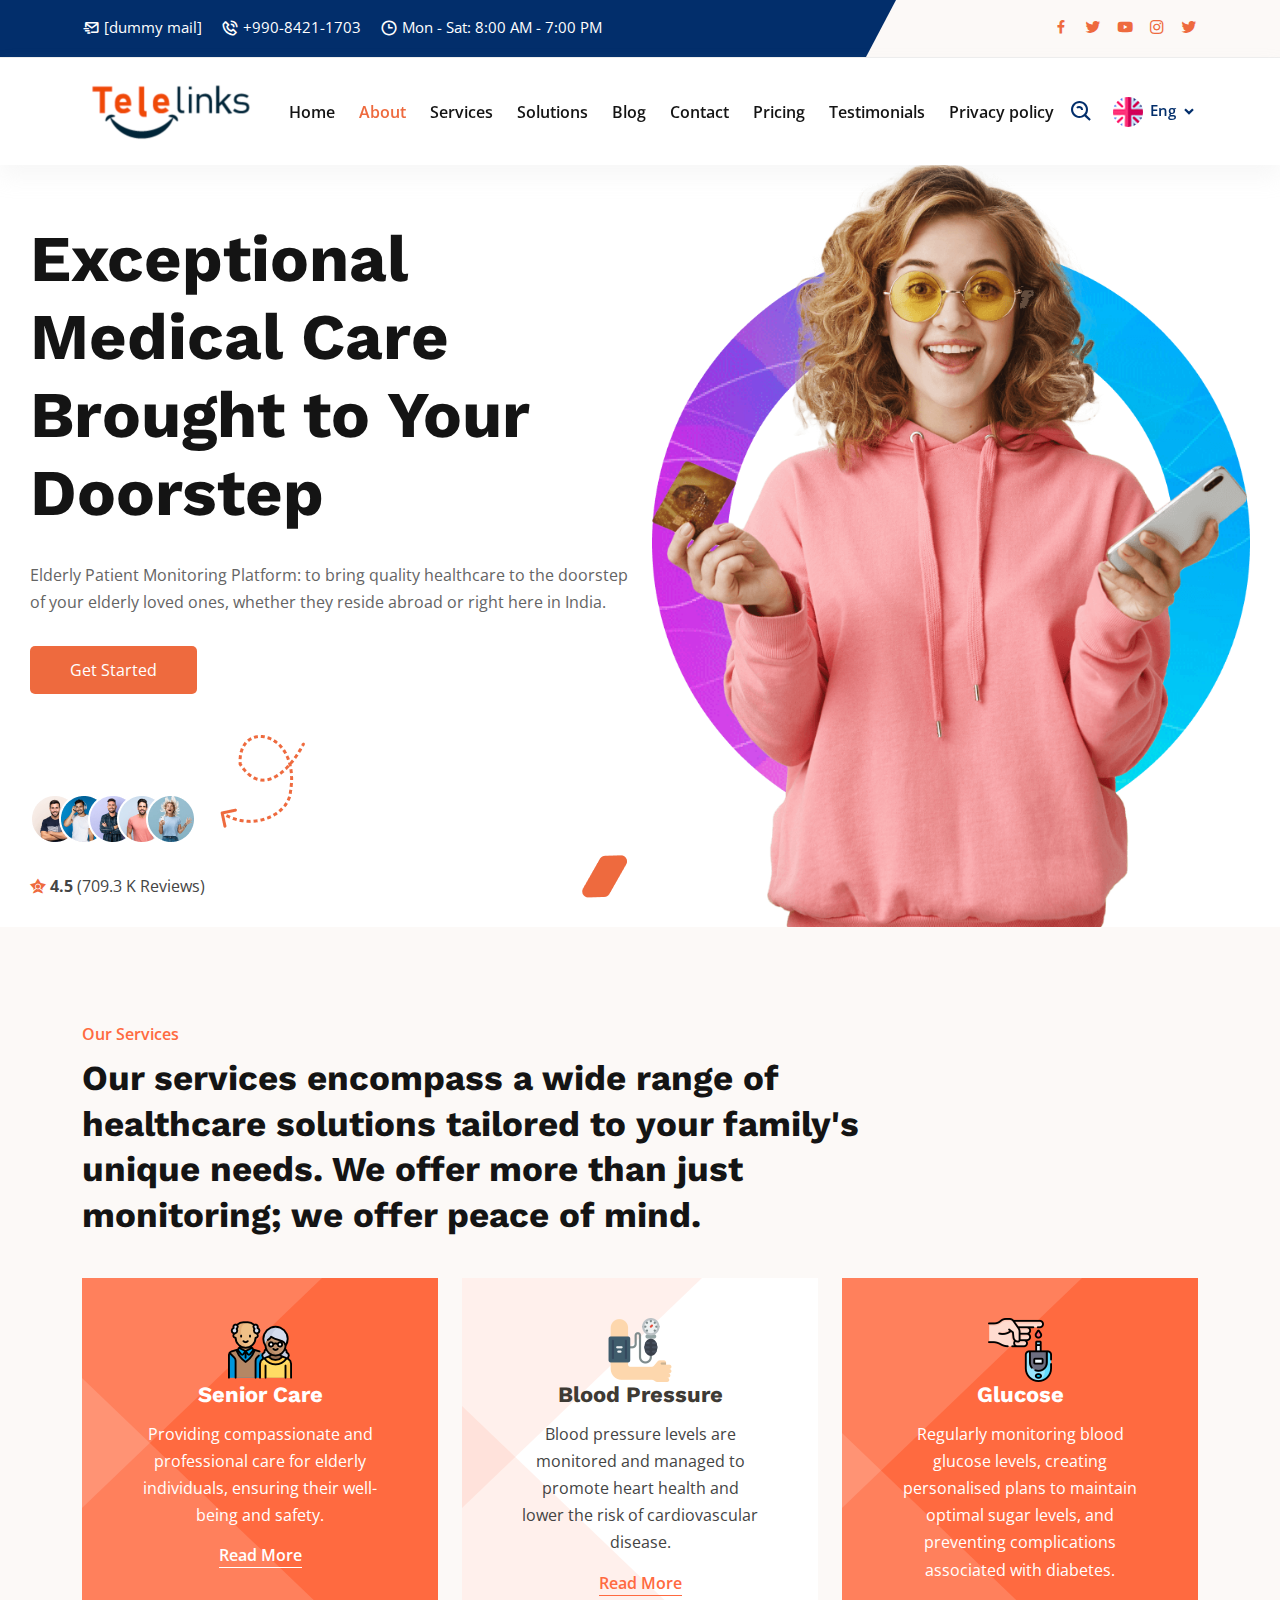
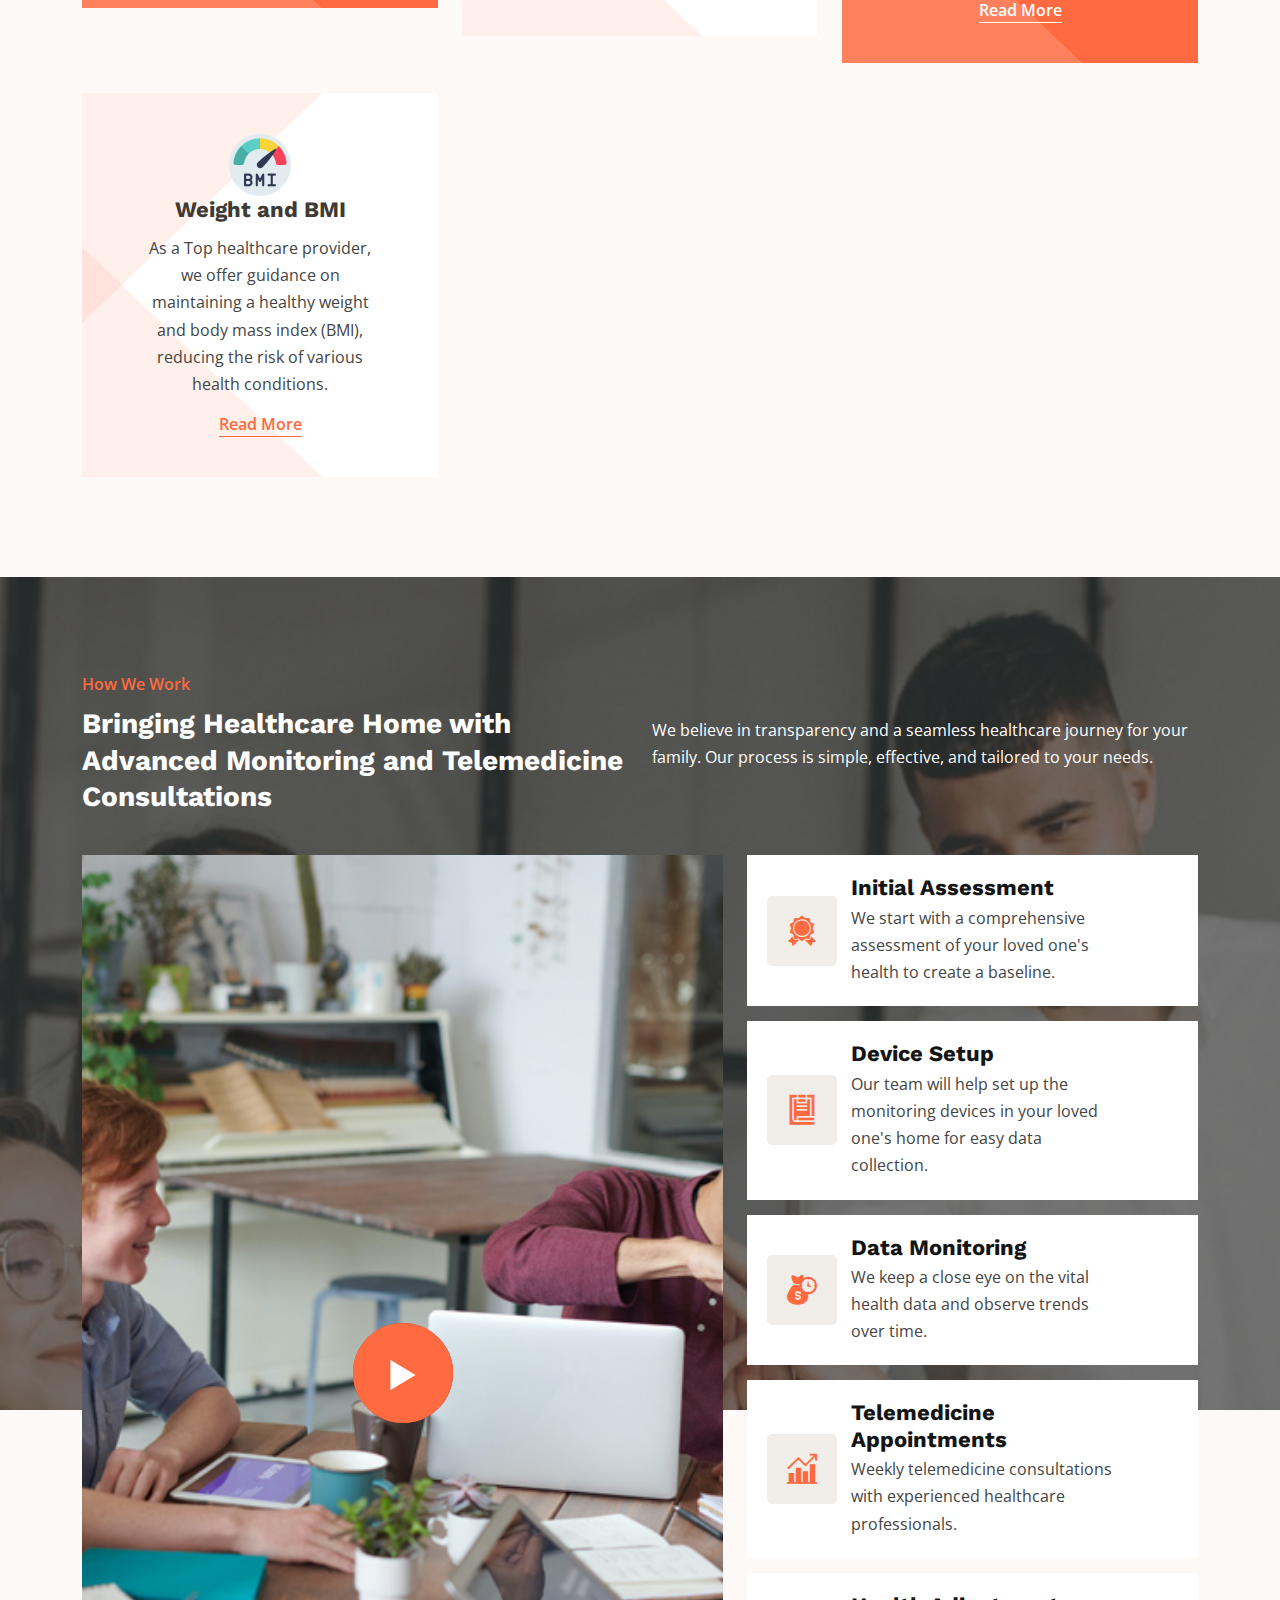
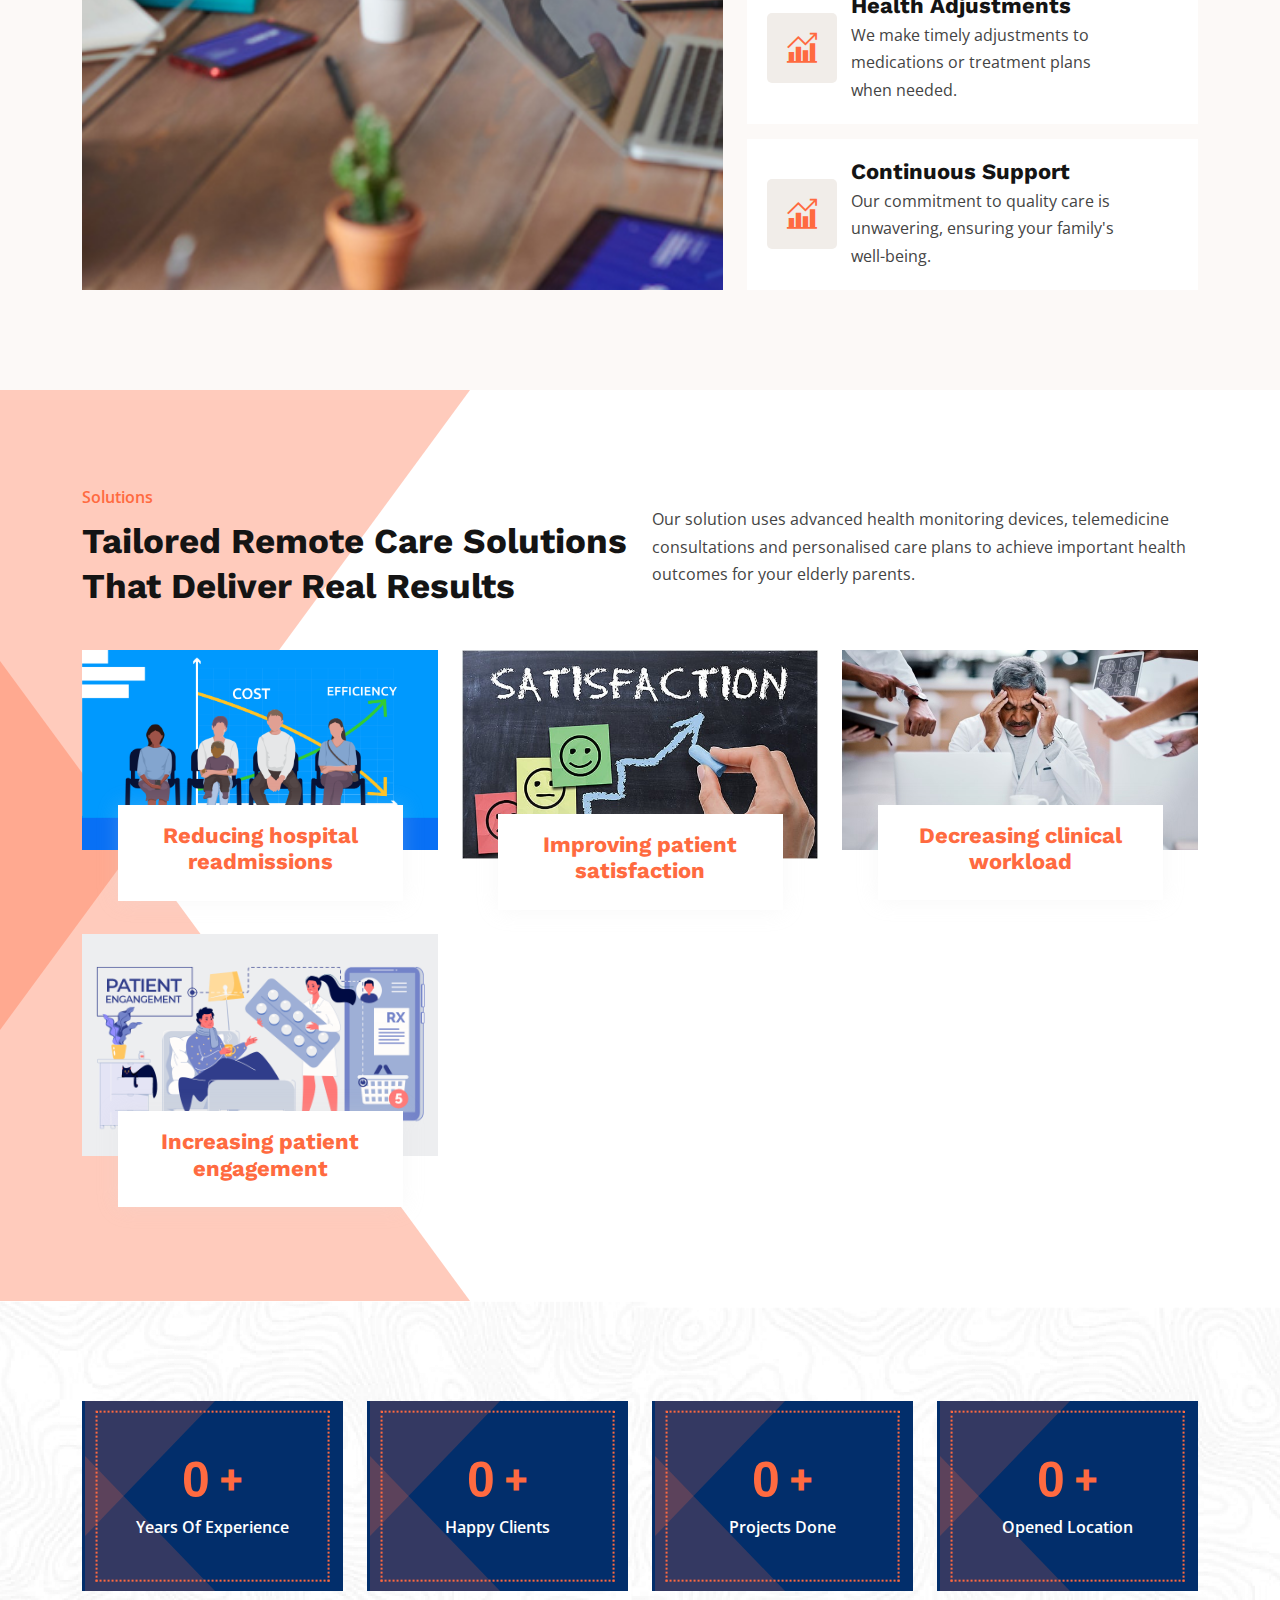
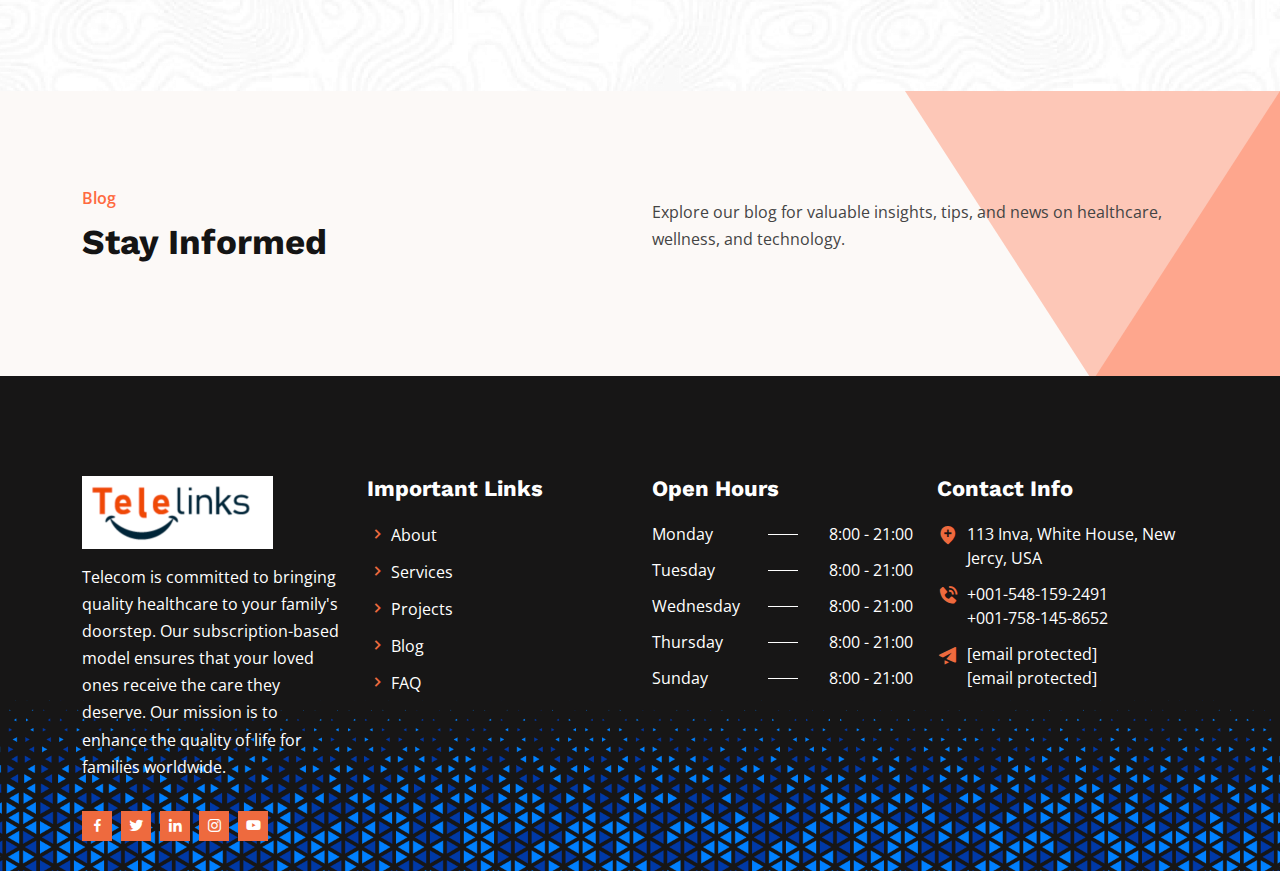
==== commit 84aa3fe7: "homepage" ====
--- a/index.html
+++ b/index.html
@@ -129,27 +129,29 @@
                   <a href="index.html" class="nav-link dropdown-toggle">Home</a>
                 </li>
                 <li class="nav-item">
-                  <a href="#about_page" class="nav-link active">About</a>
-                </li>
-                <li class="nav-item">
-                  <a href="#services" class="nav-link dropdown-toggle"
+                  <a href="about.html" class="nav-link active">About</a>
+                </li>
+                <li class="nav-item">
+                  <a href="services.html" class="nav-link dropdown-toggle"
                     >Services</a>
                 </li>
                 <li class="nav-item">
-                  <a href="#howWeWork" class="nav-link dropdown-toggle"
-                    >How we work</a>
+                  <a href="solutions.html" class="nav-link dropdown-toggle">Solutions</a>
                 </li>
                 <li class="nav-item">
                   <a href="blog.html" class="nav-link dropdown-toggle">Blog</a>
                 </li>
                 <li class="nav-item">
-                    <a href="faq.html" class="nav-link dropdown-toggle">Faqs </a>
-                  </li>
-                <li class="nav-item">
-                  <a href="#" class="nav-link dropdown-toggle">Pricing</a>
-                </li>
-                <li class="nav-item">
                   <a href="contact.html" class="nav-link">Contact</a>
+                </li>
+                <li class="nav-item">
+                  <a href="Pricing.html" class="nav-link">Pricing</a>
+                </li>
+                <li class="nav-item">
+                  <a href="testimonials.html" class="nav-link">Testimonials</a>
+                </li>
+                <li class="nav-item">
+                  <a href="privacy-policy.html" class="nav-link">Privacy policy</a>
                 </li>
               </ul>
             <div class="side-nav">
@@ -271,147 +273,6 @@
         </div>
     </div>
 
-    <div class="logo-area">
-      <div class="container">
-        <div class="row align-items-center">
-          <div class="col-lg-3">
-            <div class="logo-text">
-              <h3>Company Who Trust Us</h3>
-            </div>
-          </div>
-          <div class="col-lg-9">
-            <div class="logo-slider owl-theme owl-carousel">
-              <div class="logo-item">
-                <img src="assets/img/logo/logo1.png" alt="Logo" />
-              </div>
-              <div class="logo-item">
-                <img src="assets/img/logo/logo2.png" alt="Logo" />
-              </div>
-              <div class="logo-item">
-                <img src="assets/img/logo/logo3.png" alt="Logo" />
-              </div>
-              <div class="logo-item">
-                <img src="assets/img/logo/logo4.png" alt="Logo" />
-              </div>
-              <div class="logo-item">
-                <img src="assets/img/logo/logo5.png" alt="Logo" />
-              </div>
-              <div class="logo-item">
-                <img src="assets/img/logo/logo1.png" alt="Logo" />
-              </div>
-            </div>
-          </div>
-        </div>
-      </div>
-    </div>
-
-    <section class="about-area section-overlay pt-100 pb-70" id="about_page">
-      <div class="container-fluid">
-        <div class="row align-items-center">
-          <div class="col-lg-7">
-            <div class="about-content">
-              <div class="section-title">
-                <span class="sub-title">About</span>
-                <h2>
-                  We Are A Trusted Company With <span>25+</span> Years Of
-                  Experience
-                </h2>
-                <p>
-                  Lorem ipsum dolor sit amet, consetetur sadipscing elitr, sed
-                  diam nonumy eirmod tempor invidunt ut labore et dolore magna.
-                </p>
-              </div>
-              <p class="about-p">
-                It is a long established fact that a reader will be distracted
-                by the readable content of a page when looking at its layout.
-                The point of using Lorem Ipsum is that it has a more-or-less
-                normal distribution of letters
-              </p>
-              <div class="row">
-                <div class="col-sm-6 col-lg-6">
-                  <ul>
-                    <li>
-                      <i class="flaticon-medal-of-award"></i>
-                    </li>
-                    <li>
-                      <h3>25+ Years Experience</h3>
-                      <p>
-                        Lorem, ipsum dolor sit amet consectetur adipisicing elit
-                      </p>
-                    </li>
-                  </ul>
-                </div>
-                <div class="col-sm-6 col-lg-6">
-                  <ul>
-                    <li>
-                      <i class="flaticon-star"></i>
-                    </li>
-                    <li>
-                      <h3>Growing Success</h3>
-                      <p>
-                        Lorem, ipsum dolor sit amet consectetur adipisicing elit
-                      </p>
-                    </li>
-                  </ul>
-                </div>
-                <div class="col-sm-6 col-lg-6">
-                  <ul>
-                    <li>
-                      <i class="flaticon-insurance"></i>
-                    </li>
-                    <li>
-                      <h3>100% Trusted Company</h3>
-                      <p>
-                        Lorem, ipsum dolor sit amet consectetur adipisicing elit
-                      </p>
-                    </li>
-                  </ul>
-                </div>
-                <div class="col-sm-6 col-lg-6">
-                  <ul>
-                    <li>
-                      <i class="flaticon-dollars-money-bag-with-a-clock"></i>
-                    </li>
-                    <li>
-                      <h3>Finance Management</h3>
-                      <p>
-                        Lorem, ipsum dolor sit amet consectetur adipisicing elit
-                      </p>
-                    </li>
-                  </ul>
-                </div>
-              </div>
-              <a class="common-btn" href="#">
-                Explore About Us
-                <span></span>
-              </a>
-            </div>
-          </div>
-          <div class="col-lg-5">
-            <div class="about-img">
-              <div class="row align-items-end">
-                <div class="col-sm-6 col-lg-6">
-                  <img src="assets/img/about/about1.jpg" alt="About" />
-                </div>
-                <div class="col-sm-6 col-lg-6">
-                  <img src="assets/img/about/about2.jpg" alt="About" />
-                </div>
-                <div class="col-lg-12">
-                  <img src="assets/img/about/about3.jpg" alt="About" />
-                </div>
-              </div>
-              <div class="years">
-                <h3>
-                  25+ <br />
-                  <span>Years</span>
-                </h3>
-              </div>
-            </div>
-          </div>
-        </div>
-      </div>
-    </section>
-
     <section class="services-area pt-100 pb-70" id="services">
         <div class="container">
           <div class="section-title">
@@ -584,22 +445,19 @@
         </div>
       </section>
 
-   <section class="projects-area section-overlay pt-100 pb-70">
+  <section class="projects-area section-overlay pt-100 pb-70">
       <div class="container">
         <div class="section-title">
           <div class="row align-items-center">
             <div class="col-lg-6">
-              <span class="sub-title">Projects</span>
+              <span class="sub-title">Solutions</span>
               <h2>
-                Some Of Our <span>Projects</span> Where We Achive Great Success
+                Tailored Remote Care Solutions That Deliver Real Results
               </h2>
             </div>
             <div class="col-lg-6">
               <p>
-                Lorem ipsum dolor sit amet consectetur adipisicing elit.
-                Blanditiis libero facilis consequatur deleniti, ipsa provident?
-                Culpa tenetur incidunt reprehenderit qui a voluptas perferendis
-                officiis
+                Our solution uses advanced health monitoring devices, telemedicine consultations and personalised care plans to achieve important health outcomes for your elderly parents.
               </p>
             </div>
           </div>
@@ -607,67 +465,41 @@
         <div class="row">
           <div class="col-sm-6 col-lg-4">
             <div class="projects-item card-overlay">
-              <img src="assets/img/projects/projects1.jpg" alt="Projects" />
+              <img src="assets/img/solutions/Cost-of-Hospital-Readmissions_For-Blog-01.png" alt="Projects" />
               <div class="inner">
                 <h3>
-                  <a href="project-details.html">Financial Plan</a>
+                  <a href="project-details.html">Reducing hospital readmissions</a>
                 </h3>
-                <span>Enterprise</span>
               </div>
             </div>
           </div>
           <div class="col-sm-6 col-lg-4">
             <div class="projects-item card-overlay">
-              <img src="assets/img/projects/projects2.jpg" alt="Projects" />
+              <img src="assets/img/solutions/7 Quick Tips For Improving Patient Satisfaction.jpg" alt="Projects" />
               <div class="inner">
                 <h3>
-                  <a href="project-details.html">Business Plan</a>
+                  <a href="project-details.html">Improving patient satisfaction </a>
                 </h3>
-                <span>Retail Shop</span>
               </div>
             </div>
           </div>
           <div class="col-sm-6 col-lg-4">
             <div class="projects-item card-overlay">
-              <img src="assets/img/projects/projects3.jpg" alt="Projects" />
+              <img src="assets/img//solutions/Physician Burnout 1 712_0.jpg" alt="Projects" />
               <div class="inner">
                 <h3>
-                  <a href="project-details.html">Investment Plan</a>
+                  <a href="project-details.html">Decreasing clinical workload</a>
                 </h3>
-                <span>Startup</span>
               </div>
             </div>
           </div>
           <div class="col-sm-6 col-lg-4">
             <div class="projects-item card-overlay">
-              <img src="assets/img/projects/projects4.jpg" alt="Projects" />
+              <img src="assets/img/solutions/Essential-Patient-Engagement-Strategies-to-Drive-Better-Outcomes.png" alt="Projects" />
               <div class="inner">
                 <h3>
-                  <a href="project-details.html">IT Startup</a>
+                  <a href="project-details.html">Increasing patient engagement</a>
                 </h3>
-                <span>Startup</span>
-              </div>
-            </div>
-          </div>
-          <div class="col-sm-6 col-lg-4">
-            <div class="projects-item card-overlay">
-              <img src="assets/img/projects/projects5.jpg" alt="Projects" />
-              <div class="inner">
-                <h3>
-                  <a href="project-details.html">Support Maintain</a>
-                </h3>
-                <span>Envato</span>
-              </div>
-            </div>
-          </div>
-          <div class="col-sm-6 col-lg-4">
-            <div class="projects-item card-overlay">
-              <img src="assets/img/projects/projects6.jpg" alt="Projects" />
-              <div class="inner">
-                <h3>
-                  <a href="project-details.html">Business Growth</a>
-                </h3>
-                <span>Business</span>
               </div>
             </div>
           </div>
@@ -718,234 +550,6 @@
       </div>
     </div>
 
-    <!--<section class="team-area ptb-100">
-      <div class="container">
-        <div class="section-title">
-          <div class="row align-items-center">
-            <div class="col-lg-6">
-              <span class="sub-title">Team Members</span>
-              <h2>
-                Meet Our Awesome <span>Team</span> To Whom We Are Dependent
-              </h2>
-            </div>
-            <div class="col-lg-6">
-              <p>
-                Lorem ipsum dolor sit amet consectetur adipisicing elit.
-                Blanditiis libero facilis consequatur deleniti, ipsa provident?
-                Culpa tenetur incidunt reprehenderit qui a voluptas perferendis
-                officiis
-              </p>
-            </div>
-          </div>
-        </div>
-        <div class="row">
-          <div class="col-sm-6 col-lg-4">
-            <div class="team-item">
-              <div class="top card-overlay">
-                <img src="assets/img/team/team1.jpg" alt="Team" />
-              </div>
-              <div class="bottom">
-                <ul>
-                  <li>
-                    <a href="#" target="_blank">
-                      <i class="bx bxl-facebook"></i>
-                    </a>
-                  </li>
-                  <li>
-                    <a href="#" target="_blank">
-                      <i class="bx bxl-linkedin"></i>
-                    </a>
-                  </li>
-                  <li>
-                    <a href="#" target="_blank">
-                      <i class="bx bxl-twitter"></i>
-                    </a>
-                  </li>
-                </ul>
-                <h3>
-                  <a href="team-details.html">David Seek</a>
-                </h3>
-                <span>Cheif Executive</span>
-              </div>
-            </div>
-          </div>
-          <div class="col-sm-6 col-lg-4">
-            <div class="team-item">
-              <div class="top card-overlay">
-                <img src="assets/img/team/team2.jpg" alt="Team" />
-              </div>
-              <div class="bottom">
-                <ul>
-                  <li>
-                    <a href="#" target="_blank">
-                      <i class="bx bxl-facebook"></i>
-                    </a>
-                  </li>
-                  <li>
-                    <a href="#" target="_blank">
-                      <i class="bx bxl-linkedin"></i>
-                    </a>
-                  </li>
-                  <li>
-                    <a href="#" target="_blank">
-                      <i class="bx bxl-twitter"></i>
-                    </a>
-                  </li>
-                </ul>
-                <h3>
-                  <a href="team-details.html">Angela Carter</a>
-                </h3>
-                <span>Cheif Marketing Researcher</span>
-              </div>
-            </div>
-          </div>
-          <div class="col-sm-6 offset-sm-3 offset-lg-0 col-lg-4">
-            <div class="team-item">
-              <div class="top card-overlay">
-                <img src="assets/img/team/team3.jpg" alt="Team" />
-              </div>
-              <div class="bottom">
-                <ul>
-                  <li>
-                    <a href="#" target="_blank">
-                      <i class="bx bxl-facebook"></i>
-                    </a>
-                  </li>
-                  <li>
-                    <a href="#" target="_blank">
-                      <i class="bx bxl-linkedin"></i>
-                    </a>
-                  </li>
-                  <li>
-                    <a href="#" target="_blank">
-                      <i class="bx bxl-twitter"></i>
-                    </a>
-                  </li>
-                </ul>
-                <h3>
-                  <a href="team-details.html">Moris James</a>
-                </h3>
-                <span>Cheif Finance Consultant</span>
-              </div>
-            </div>
-          </div>
-        </div>
-        <div class="text-center">
-          <a class="common-btn" href="team.html">
-            All Members
-            <span></span>
-          </a>
-        </div>
-      </div>
-    </section>-->
-
-    <section class="testimonials-area ptb-100">
-      <div class="container">
-        <div class="section-title">
-          <div class="row align-items-center">
-            <div class="col-lg-6">
-              <span class="sub-title">Testimonials</span>
-              <h2>See What Our Client's <span>Say</span> About Our Work</h2>
-            </div>
-            <div class="col-lg-6">
-              <p>
-                Lorem ipsum dolor sit amet consectetur adipisicing elit.
-                Blanditiis libero facilis consequatur deleniti, ipsa provident?
-                Culpa tenetur incidunt reprehenderit qui a voluptas perferendis
-                officiis
-              </p>
-            </div>
-          </div>
-        </div>
-        <div class="testimonials-slider owl-theme owl-carousel">
-          <div class="testimonials-item">
-            <i class="bx bxs-quote-right icon"></i>
-            <p>
-              Inva is excellent in their work and I really amazed to see how
-              they managed everything throughout the year without any problem.
-              They has an excellent sense of finance & economy.
-            </p>
-            <img src="assets/img/testimonials1.jpg" alt="Testimonials" />
-            <h3>Tom Henry</h3>
-            <span>CEO of Company</span>
-            <ul>
-              <li>
-                <i class="bx bxs-star checked"></i>
-              </li>
-              <li>
-                <i class="bx bxs-star checked"></i>
-              </li>
-              <li>
-                <i class="bx bxs-star checked"></i>
-              </li>
-              <li>
-                <i class="bx bxs-star checked"></i>
-              </li>
-              <li>
-                <i class="bx bxs-star checked"></i>
-              </li>
-            </ul>
-          </div>
-          <div class="testimonials-item">
-            <i class="bx bxs-quote-right icon"></i>
-            <p>
-              It is a long established fact that a reader will be distracted by
-              the readable content of a page when looking at its layout. The
-              point of using Lorem Ipsum is that it has a more-or-less.
-            </p>
-            <img src="assets/img/testimonials2.jpg" alt="Testimonials" />
-            <h3>Jac Jacson</h3>
-            <span>Director</span>
-            <ul>
-              <li>
-                <i class="bx bxs-star checked"></i>
-              </li>
-              <li>
-                <i class="bx bxs-star checked"></i>
-              </li>
-              <li>
-                <i class="bx bxs-star checked"></i>
-              </li>
-              <li>
-                <i class="bx bxs-star checked"></i>
-              </li>
-              <li>
-                <i class="bx bxs-star"></i>
-              </li>
-            </ul>
-          </div>
-          <div class="testimonials-item">
-            <i class="bx bxs-quote-right icon"></i>
-            <p>
-              There are many variations of passages of Lorem Ipsum available,
-              but the majority have suffered alteration in some form, by
-              injected humour, or randomised words.
-            </p>
-            <img src="assets/img/testimonials3.jpg" alt="Testimonials" />
-            <h3>Micheal Shon</h3>
-            <span>Manager</span>
-            <ul>
-              <li>
-                <i class="bx bxs-star checked"></i>
-              </li>
-              <li>
-                <i class="bx bxs-star checked"></i>
-              </li>
-              <li>
-                <i class="bx bxs-star checked"></i>
-              </li>
-              <li>
-                <i class="bx bxs-star checked"></i>
-              </li>
-              <li>
-                <i class="bx bxs-star"></i>
-              </li>
-            </ul>
-          </div>
-        </div>
-      </div>
-    </section>
-
     <section class="blog-area section-overlay pt-100 pb-70">
       <div class="container">
         <div class="section-title">
@@ -965,116 +569,6 @@
             </div>
           </div>
         </div>
-        <div class="row align-items-center">
-          <div class="col-lg-6">
-            <div class="blog-item">
-              <a href="blog-details.html">
-                <img src="assets/img/blog/blog1.jpg" alt="Blog" />
-              </a>
-              <ul>
-                <li>
-                  <i class="bx bxs-calendar"></i>
-                  <span>12 Oct, 2020</span>
-                </li>
-                <li>
-                  <i class="bx bxs-user"></i>
-                  <span>By:</span>
-                  <a href="#">Angeela</a>
-                </li>
-                <li>
-                  <i class="bx bxs-comment-detail"></i>
-                  <a href="#">2 Comments</a>
-                </li>
-              </ul>
-              <h3>
-                <a href="blog-details.html"
-                  >How To Increase Financial Investment & Skill In Your Business
-                  Without Money</a
-                >
-              </h3>
-              <p>
-                Lorem ipsum dolor sit amet, consete tur sadipscing elitr, sed
-                diam nonumy eirmod tempor invidunt. dolore magna aliquyam erat,
-                seddiam
-              </p>
-              <a class="blog-btn" href="#">Read More</a>
-            </div>
-          </div>
-          <div class="col-lg-6">
-            <div class="blog-side-item">
-              <ul class="align-items-center">
-                <li>
-                  <a href="blog-details.html">
-                    <img src="assets/img/blog/blog-side1.jpg" alt="Blog" />
-                  </a>
-                </li>
-                <li>
-                  <i class="bx bxs-calendar"></i>
-                  <span>13 Oct, 2020</span>
-                  <h4>
-                    <a href="blog-details.html"
-                      >How To Do Financial Work And Increase Your Skills</a
-                    >
-                  </h4>
-                  <p>
-                    Lorem ipsum dolor sit amet, consete tur sadipsci ng elitr,
-                    sed diam nonumy eirmod
-                  </p>
-                </li>
-              </ul>
-            </div>
-            <div class="blog-side-item">
-              <ul class="align-items-center">
-                <li>
-                  <a href="blog-details.html">
-                    <img src="assets/img/blog/blog-side2.jpg" alt="Blog" />
-                  </a>
-                </li>
-                <li>
-                  <i class="bx bxs-calendar"></i>
-                  <span>14 Oct, 2020</span>
-                  <h4>
-                    <a href="blog-details.html"
-                      >How Technology Helps In Business With Extra Profit</a
-                    >
-                  </h4>
-                  <p>
-                    Lorem ipsum dolor sit amet, consete tur sadipsci ng elitr,
-                    sed diam nonumy eirmod
-                  </p>
-                </li>
-              </ul>
-            </div>
-            <div class="blog-side-item">
-              <ul class="align-items-center">
-                <li>
-                  <a href="blog-details.html">
-                    <img src="assets/img/blog/blog-side3.jpg" alt="Blog" />
-                  </a>
-                </li>
-                <li>
-                  <i class="bx bxs-calendar"></i>
-                  <span>15 Oct, 2020</span>
-                  <h4>
-                    <a href="blog-details.html"
-                      >Customers Are The Ultimate End Chain Of The Success</a
-                    >
-                  </h4>
-                  <p>
-                    Lorem ipsum dolor sit amet, consete tur sadipsci ng elitr,
-                    sed diam nonumy eirmod
-                  </p>
-                </li>
-              </ul>
-            </div>
-            <div class="visit-blog">
-              <a class="common-btn" href="blog.html">
-                Visit Our Blog
-                <span></span>
-              </a>
-            </div>
-          </div>
-        </div>
       </div>
     </section>
 
@@ -1085,7 +579,7 @@
             <div class="footer-item">
               <div class="footer-logo">
                 <a class="footer-inva" href="index.html">
-                  <img src="assets/img/logo-two.png" alt="Logo" />
+                  <img src="assets/img/Main-logo/company_logo.png" alt="Logo" />
                 </a>
                 <p>
                     Telecom is committed to bringing quality healthcare to your family's doorstep. Our subscription-based model ensures that your loved ones receive the care they deserve. Our mission is to enhance the quality of life for families worldwide.
@@ -1203,22 +697,6 @@
           </div>
         </div>
       </div>
-      <div class="copyright-area">
-        <div class="container">
-          <p>
-            Copyright @
-            <script
-              data-cfasync="false"
-              src="../../cdn-cgi/scripts/5c5dd728/cloudflare-static/email-decode.min.js"
-            ></script>
-            <script>
-              document.write(new Date().getFullYear());
-            </script>
-            Inva. Designed By
-            <a href="https://hibootstrap.com/" target="_blank">HiBootstrap</a>
-          </p>
-        </div>
-      </div>
       <div class="footer-shape">
         <img src="assets/img/footer-bg.png" alt="Footer" />
       </div>
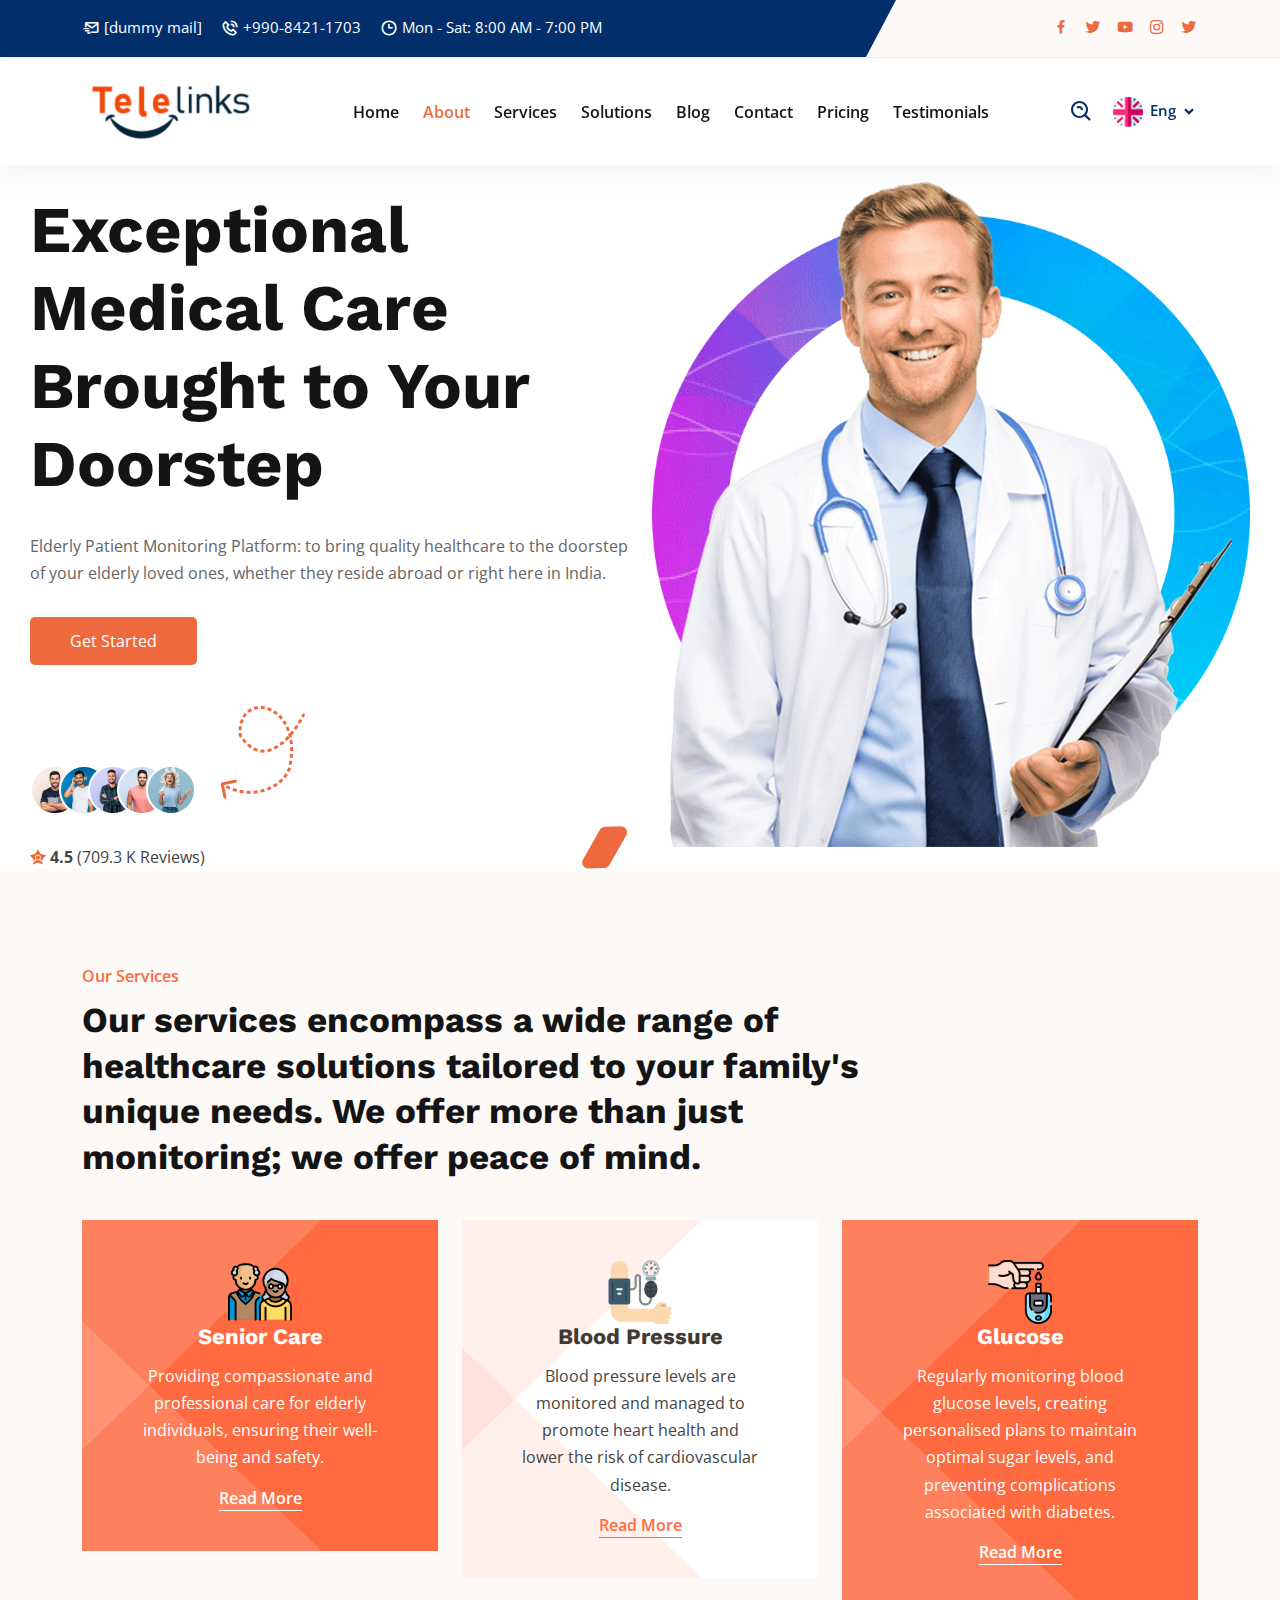
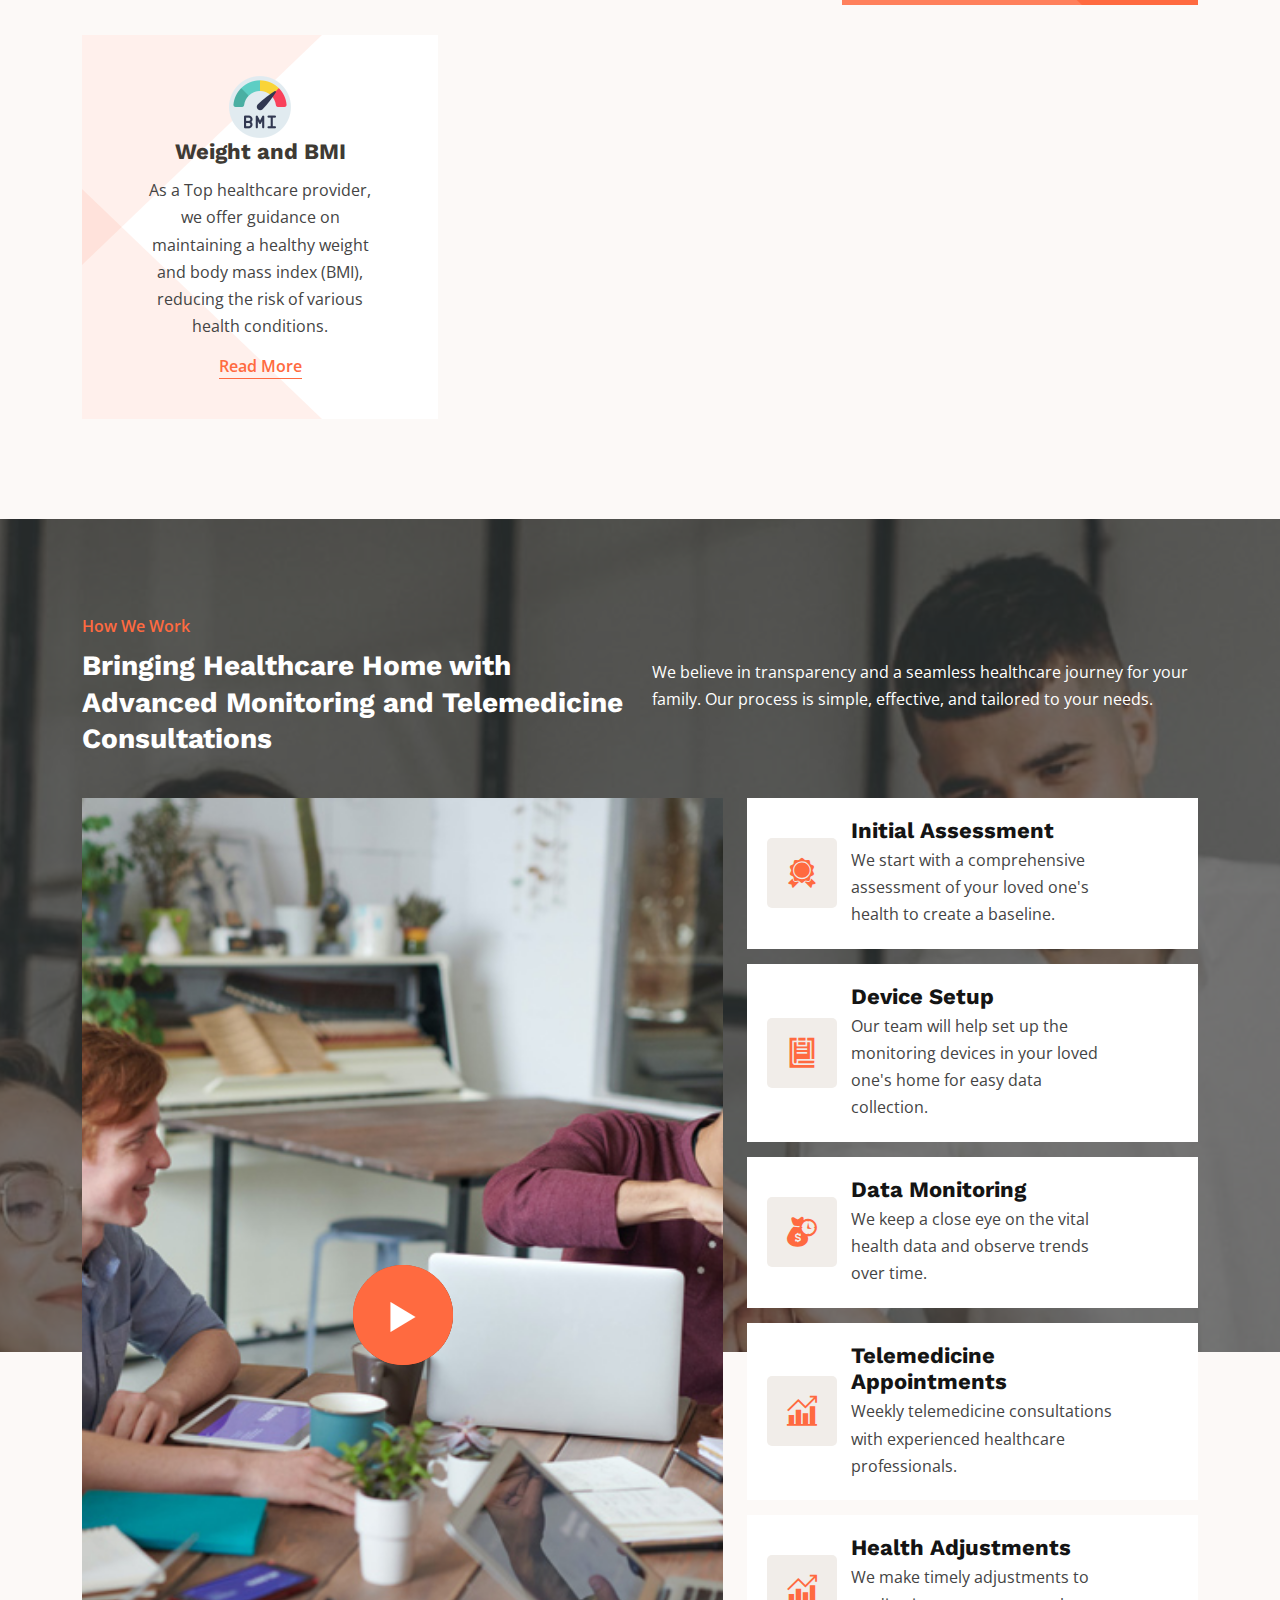
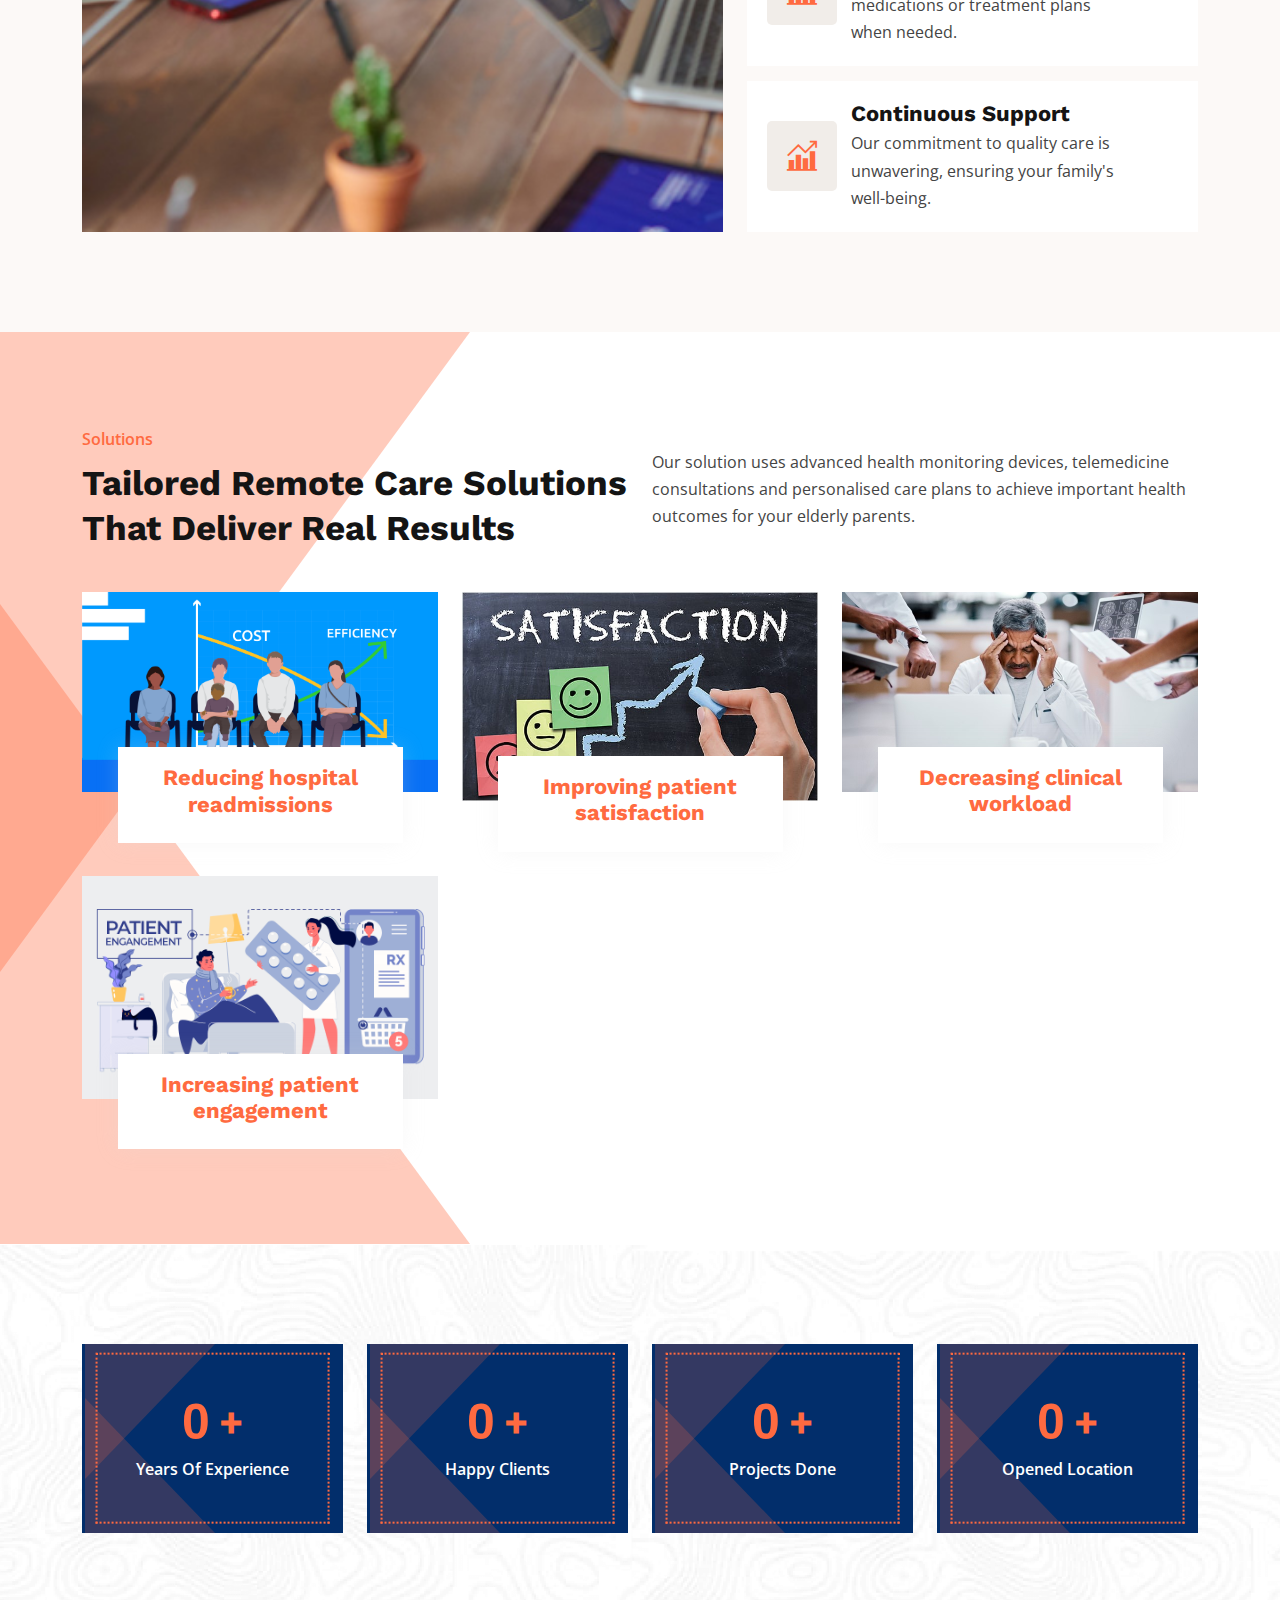
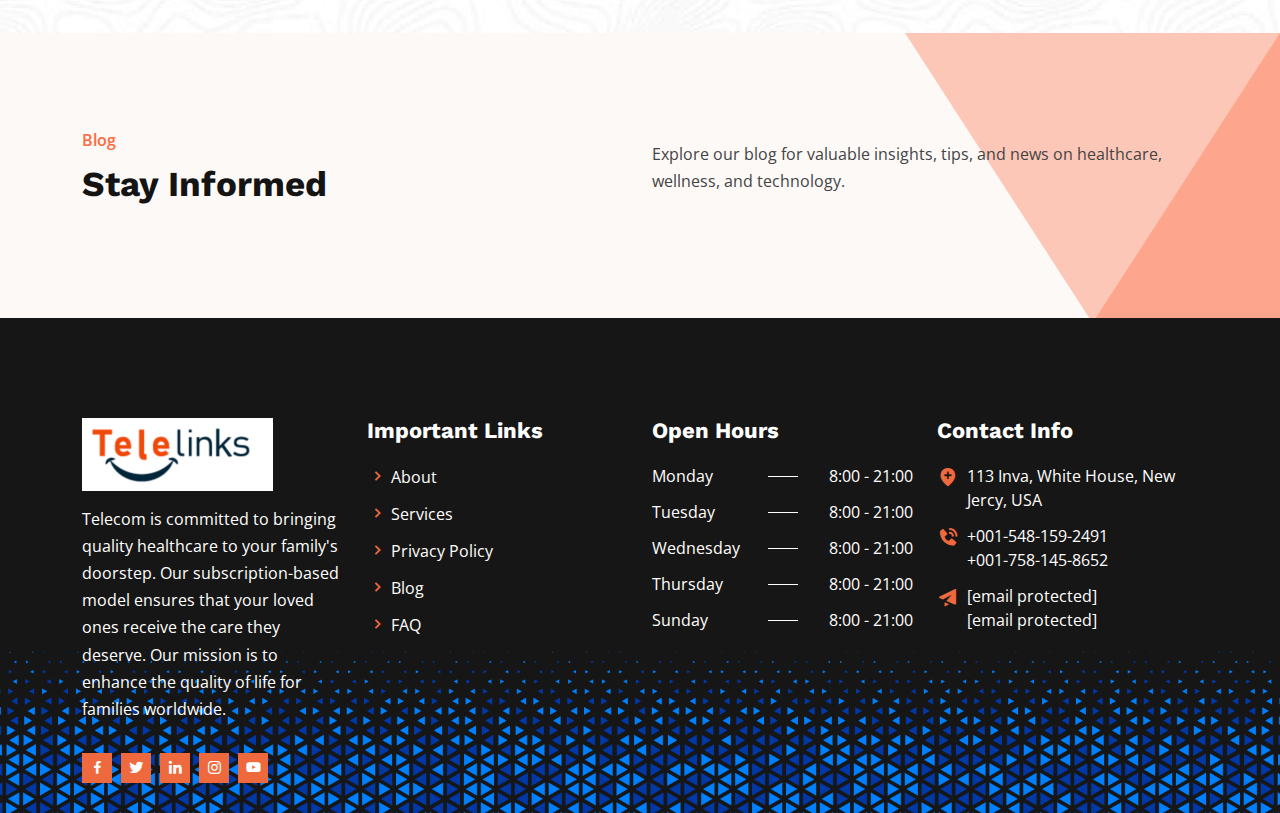
==== commit fa45cef6: "hero-banner-image update" ====
--- a/index.html
+++ b/index.html
@@ -27,8 +27,8 @@
     <link rel="stylesheet" href="assets/css/responsive.css" />
 
     <link rel="stylesheet" href="assets/css/theme-dark.css" />
-    <title>Inva - Finance & Investment HTML Template</title>
-    <link rel="icon" type="image/png" href="assets/img/favicon.png" />
+    <title>Telelinks</title>
+    <link rel="icon" type="image/png" href="assets/img/Main-logo/company_logo.png" />
   </head>
   <body>
     <div class="loader">
@@ -149,9 +149,6 @@
                 </li>
                 <li class="nav-item">
                   <a href="testimonials.html" class="nav-link">Testimonials</a>
-                </li>
-                <li class="nav-item">
-                  <a href="privacy-policy.html" class="nav-link">Privacy policy</a>
                 </li>
               </ul>
             <div class="side-nav">
@@ -263,7 +260,7 @@
 
                 <div class="col-lg-6">
                     <div class="banner-img wow fadeInUp delay-0-6s  animated" style="visibility: visible; animation-name: fadeInUp;">
-                        <img src="assets/img/banner/banner-img.png" alt="Image">
+                        <img src="assets/img/icons/appointment-docter.png" alt="Image">
                         <div class="banner-img-shape">
                             <img src="assets/img/banner/banner-img-shape.png" alt="Image">
                         </div>
@@ -630,7 +627,7 @@
                   </li>
                   <li>
                     <i class="bx bx-chevron-right"></i>
-                    <a href="projects.html">Projects</a>
+                    <a href="privacy-policy.html">Privacy Policy</a>
                   </li>
                   <li>
                     <i class="bx bx-chevron-right"></i>
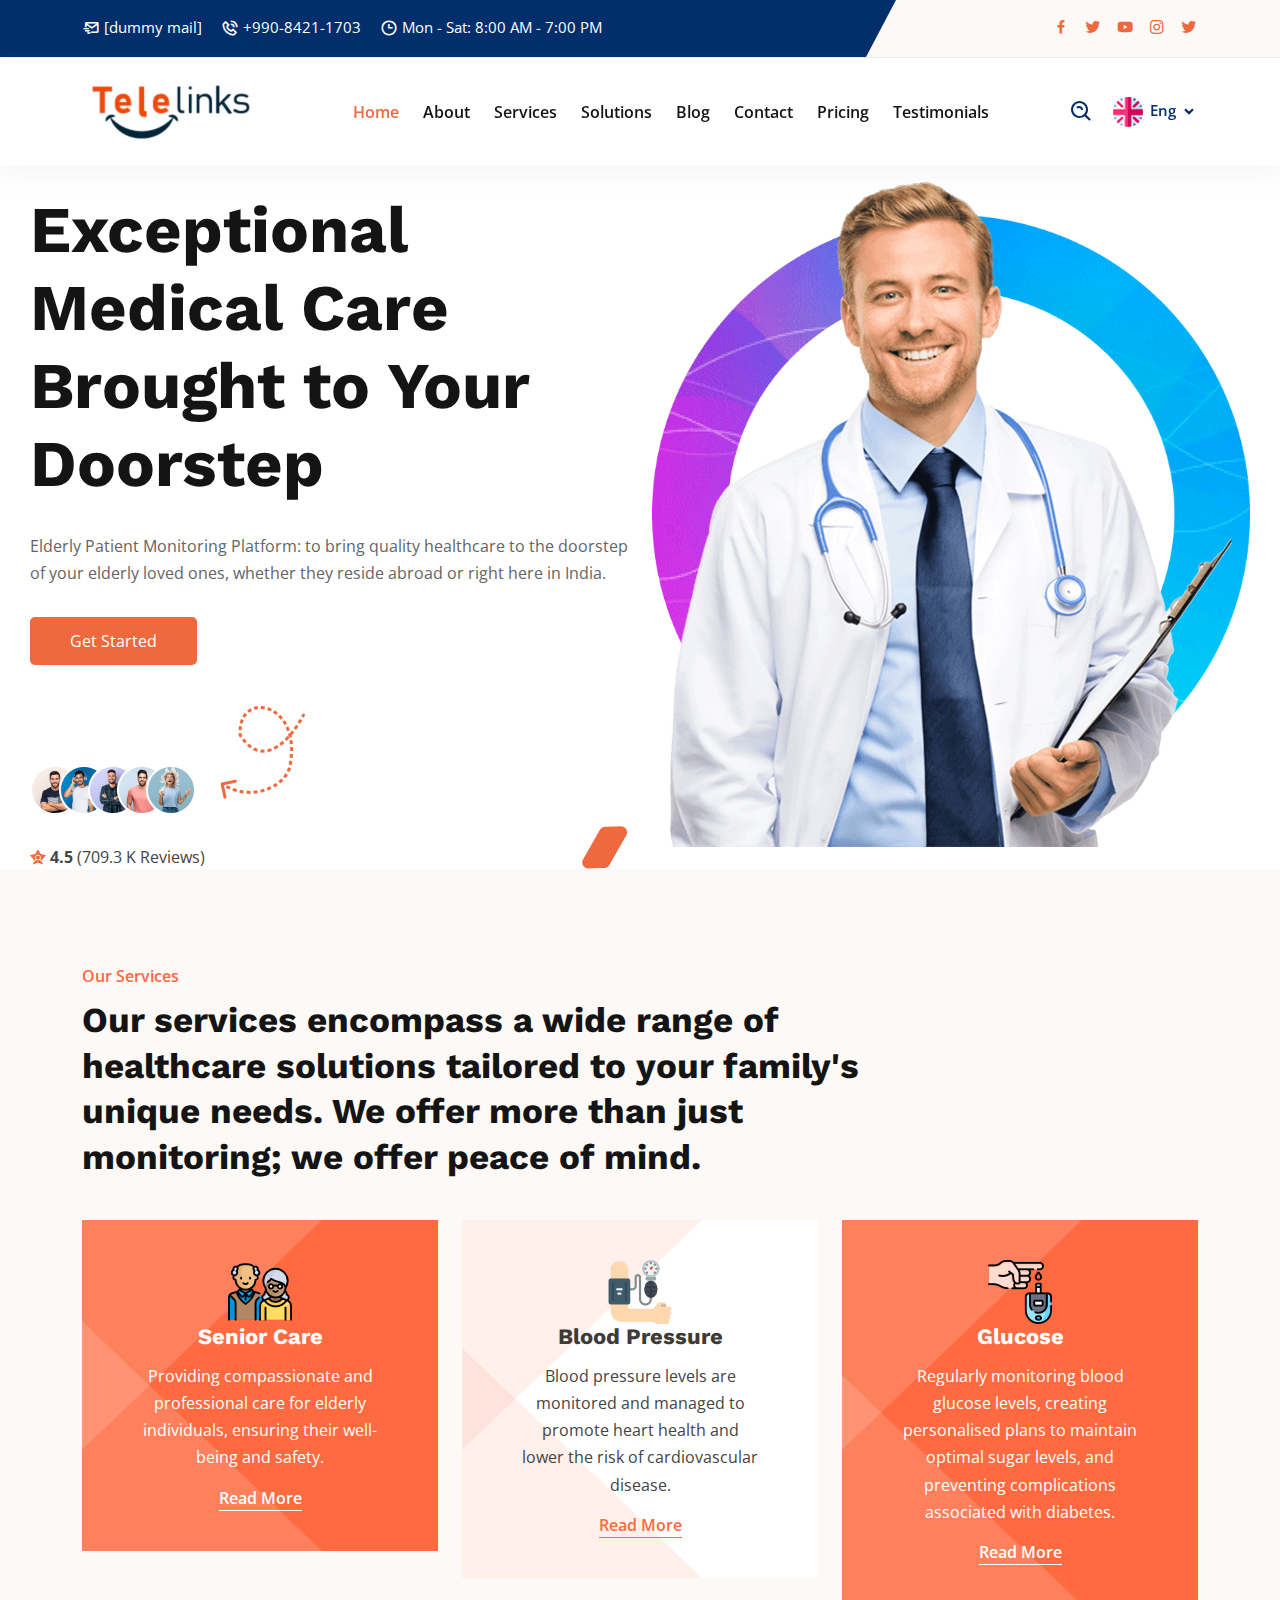
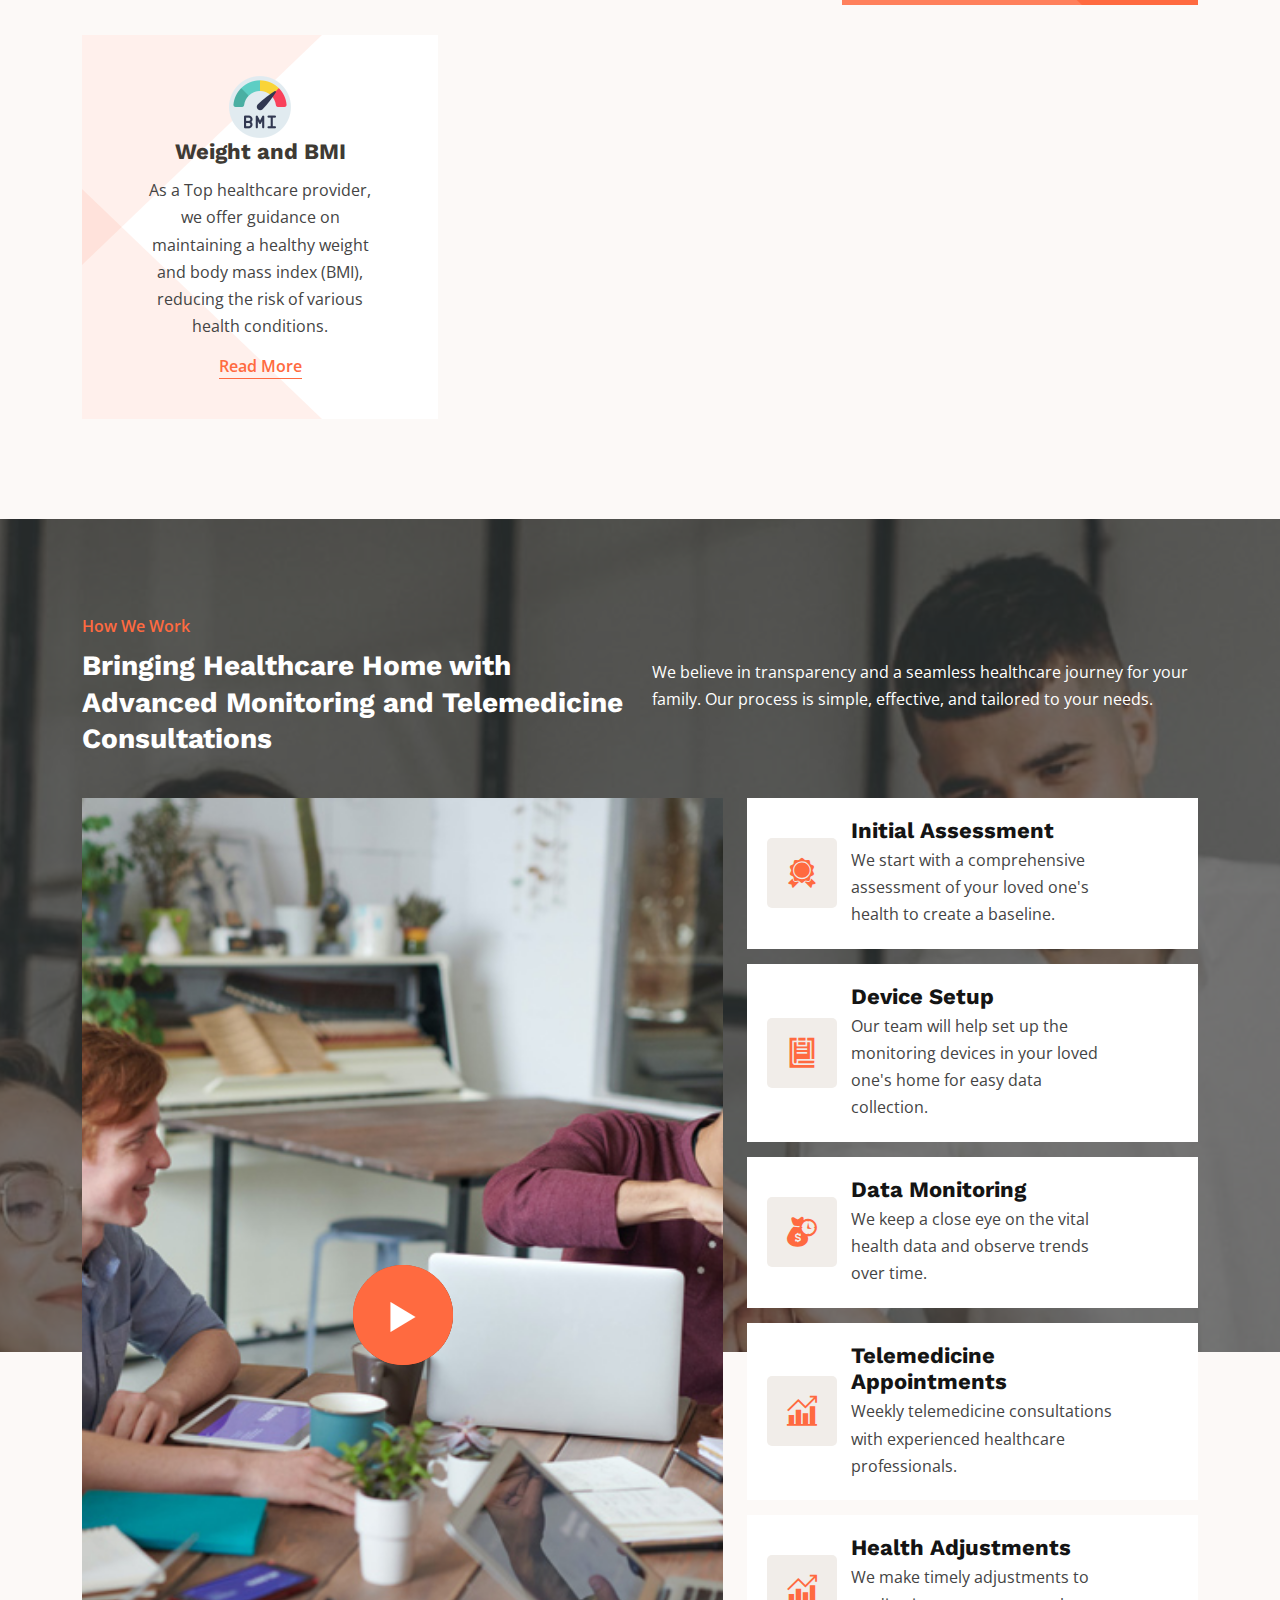
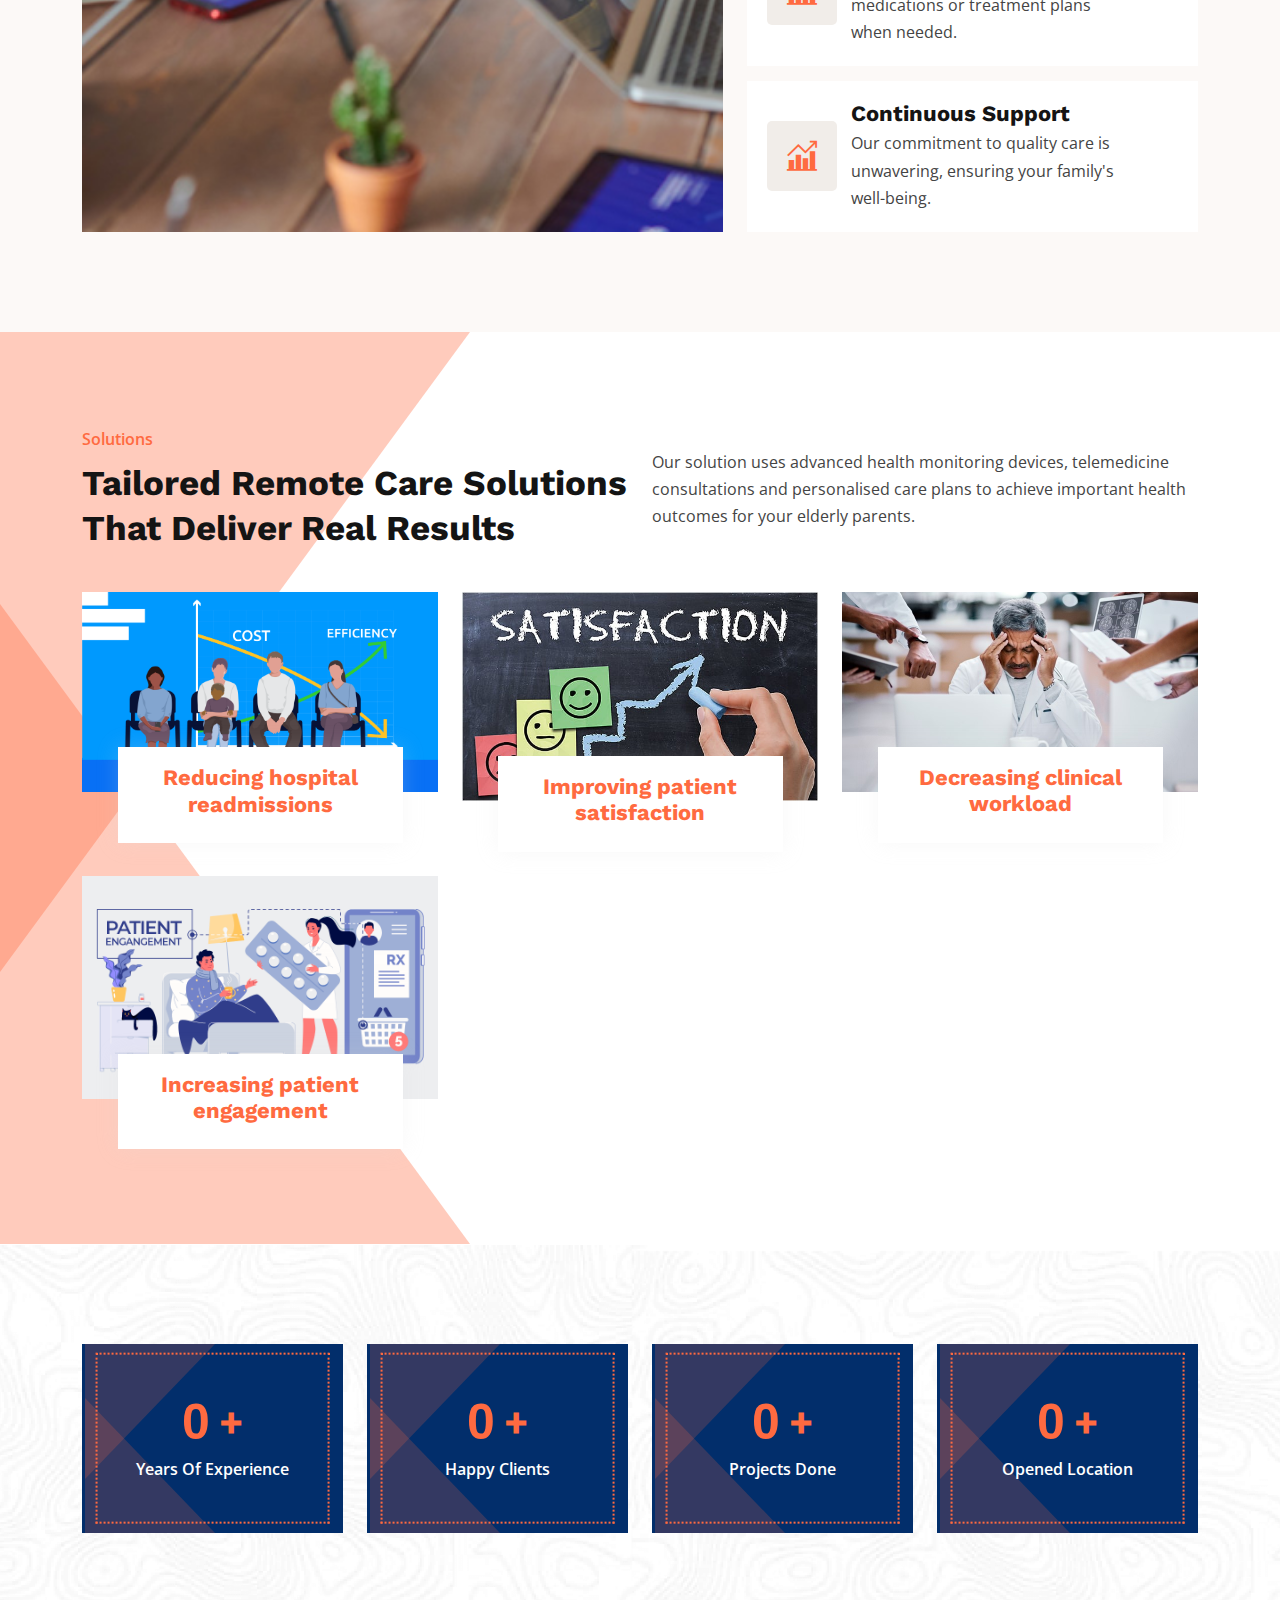
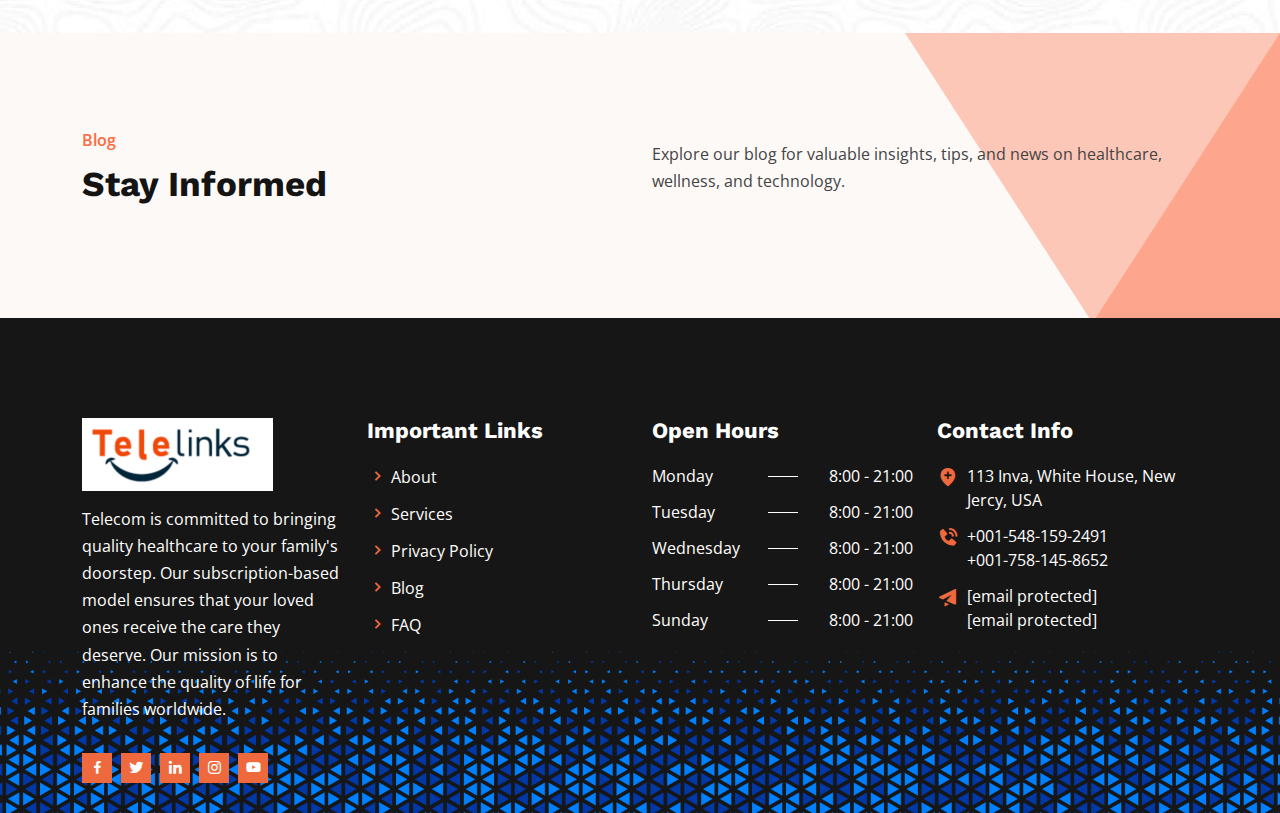
==== commit f91d1763: "logo update" ====
--- a/index.html
+++ b/index.html
@@ -126,10 +126,10 @@
             >
             <ul class="navbar-nav">
                 <li class="nav-item">
-                  <a href="index.html" class="nav-link dropdown-toggle">Home</a>
+                  <a href="index.html" class="nav-link active">Home</a>
                 </li>
                 <li class="nav-item">
-                  <a href="about.html" class="nav-link active">About</a>
+                  <a href="about.html" class="nav-link">About</a>
                 </li>
                 <li class="nav-item">
                   <a href="services.html" class="nav-link dropdown-toggle"
